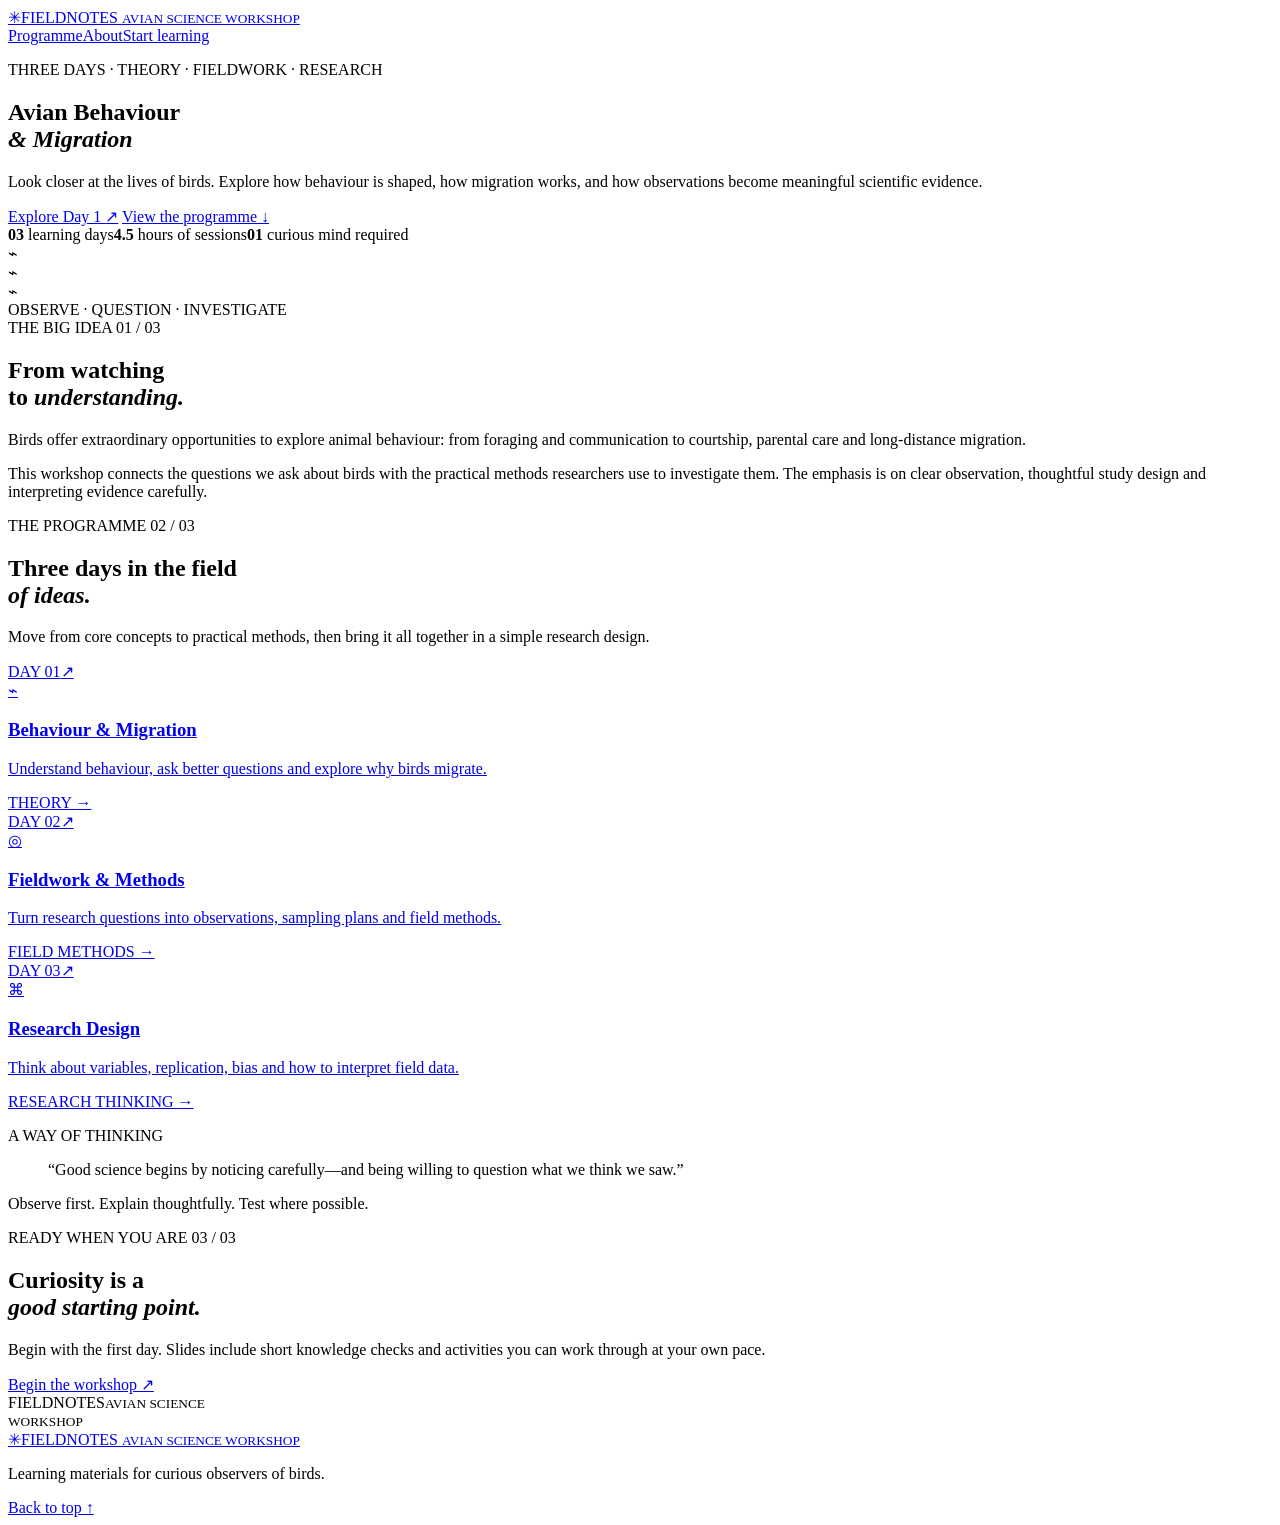
==== index.html @ 9afb9f5f "Add files via upload" ====
<!doctype html>
<html lang="en">
<head>
  <meta charset="utf-8">
  <meta name="viewport" content="width=device-width, initial-scale=1">
  <meta name="description" content="Avian Behaviour and Migration: an interactive workshop on bird behaviour, migration, field methods and research design.">
  <title>Avian Behaviour & Migration | Workshop</title>
  <link rel="preconnect" href="https://fonts.googleapis.com">
  <link rel="preconnect" href="https://fonts.gstatic.com" crossorigin>
  <link href="https://fonts.googleapis.com/css2?family=DM+Sans:wght@400;500;600;700&family=Playfair+Display:wght@500;600;700&display=swap" rel="stylesheet">
  <link rel="stylesheet" href="assets/css/site.css">
</head>
<body>
  <header class="site-header">
    <a class="brand" href="index.html" aria-label="Workshop home">
      <span class="brand-mark">✳</span><span>FIELDNOTES <small>AVIAN SCIENCE WORKSHOP</small></span>
    </a>
    <nav><a href="#programme">Programme</a><a href="#approach">About</a><a href="#start">Start learning</a></nav>
  </header>

  <main>
    <section class="hero">
      <div class="hero-copy">
        <p class="eyebrow">THREE DAYS · THEORY · FIELDWORK · RESEARCH</p>
        <h1>Avian Behaviour<br><em>& Migration</em></h1>
        <p class="hero-lede">Look closer at the lives of birds. Explore how behaviour is shaped, how migration works, and how observations become meaningful scientific evidence.</p>
        <div class="hero-actions">
          <a class="button button-dark" href="day-1.html">Explore Day 1 <span aria-hidden="true">↗</span></a>
          <a class="text-link" href="#programme">View the programme ↓</a>
        </div>
        <div class="hero-meta"><span><b>03</b> learning days</span><span><b>4.5</b> hours of sessions</span><span><b>01</b> curious mind required</span></div>
      </div>
      <div class="hero-art" role="img" aria-label="Illustration of birds in flight over a wetland landscape">
        <div class="sun"></div><div class="hill hill-back"></div><div class="hill hill-front"></div>
        <div class="bird bird-one">⌁</div><div class="bird bird-two">⌁</div><div class="bird bird-three">⌁</div>
        <div class="art-label">OBSERVE · QUESTION · INVESTIGATE</div>
      </div>
    </section>

    <section class="intro section" id="approach">
      <div class="section-kicker">THE BIG IDEA <span>01 / 03</span></div>
      <div class="intro-grid">
        <h2>From watching<br>to <em>understanding.</em></h2>
        <div><p>Birds offer extraordinary opportunities to explore animal behaviour: from foraging and communication to courtship, parental care and long-distance migration.</p><p>This workshop connects the questions we ask about birds with the practical methods researchers use to investigate them. The emphasis is on clear observation, thoughtful study design and interpreting evidence carefully.</p></div>
      </div>
    </section>

    <section class="programme section" id="programme">
      <div class="section-kicker">THE PROGRAMME <span>02 / 03</span></div>
      <div class="section-heading"><h2>Three days in the field<br><em>of ideas.</em></h2><p>Move from core concepts to practical methods, then bring it all together in a simple research design.</p></div>
      <div class="day-grid">
        <a class="day-card day-one" href="day-1.html"><div class="card-top"><span>DAY 01</span><span>↗</span></div><div class="card-illustration illustration-birds">⌁</div><h3>Behaviour & Migration</h3><p>Understand behaviour, ask better questions and explore why birds migrate.</p><div class="card-bottom">THEORY <span>→</span></div></a>
        <a class="day-card day-two" href="day-2.html"><div class="card-top"><span>DAY 02</span><span>↗</span></div><div class="card-illustration illustration-field">◎</div><h3>Fieldwork & Methods</h3><p>Turn research questions into observations, sampling plans and field methods.</p><div class="card-bottom">FIELD METHODS <span>→</span></div></a>
        <a class="day-card day-three" href="day-3.html"><div class="card-top"><span>DAY 03</span><span>↗</span></div><div class="card-illustration illustration-data">⌘</div><h3>Research Design</h3><p>Think about variables, replication, bias and how to interpret field data.</p><div class="card-bottom">RESEARCH THINKING <span>→</span></div></a>
      </div>
    </section>

    <section class="quote-band">
      <p class="eyebrow">A WAY OF THINKING</p>
      <blockquote>“Good science begins by noticing carefully—and being willing to question what we think we saw.”</blockquote>
      <p class="quote-note">Observe first. Explain thoughtfully. Test where possible.</p>
    </section>

    <section class="start-section section" id="start">
      <div class="start-copy"><div class="section-kicker">READY WHEN YOU ARE <span>03 / 03</span></div><h2>Curiosity is a<br><em>good starting point.</em></h2><p>Begin with the first day. Slides include short knowledge checks and activities you can work through at your own pace.</p><a class="button button-light" href="day-1.html">Begin the workshop <span>↗</span></a></div>
      <div class="start-stamp"><span>FIELD</span><span>NOTES</span><small>AVIAN SCIENCE<br>WORKSHOP</small></div>
    </section>
  </main>
  <footer class="site-footer"><a class="brand" href="index.html"><span class="brand-mark">✳</span><span>FIELDNOTES <small>AVIAN SCIENCE WORKSHOP</small></span></a><p>Learning materials for curious observers of birds.</p><a href="#top">Back to top ↑</a></footer>
</body>
</html>
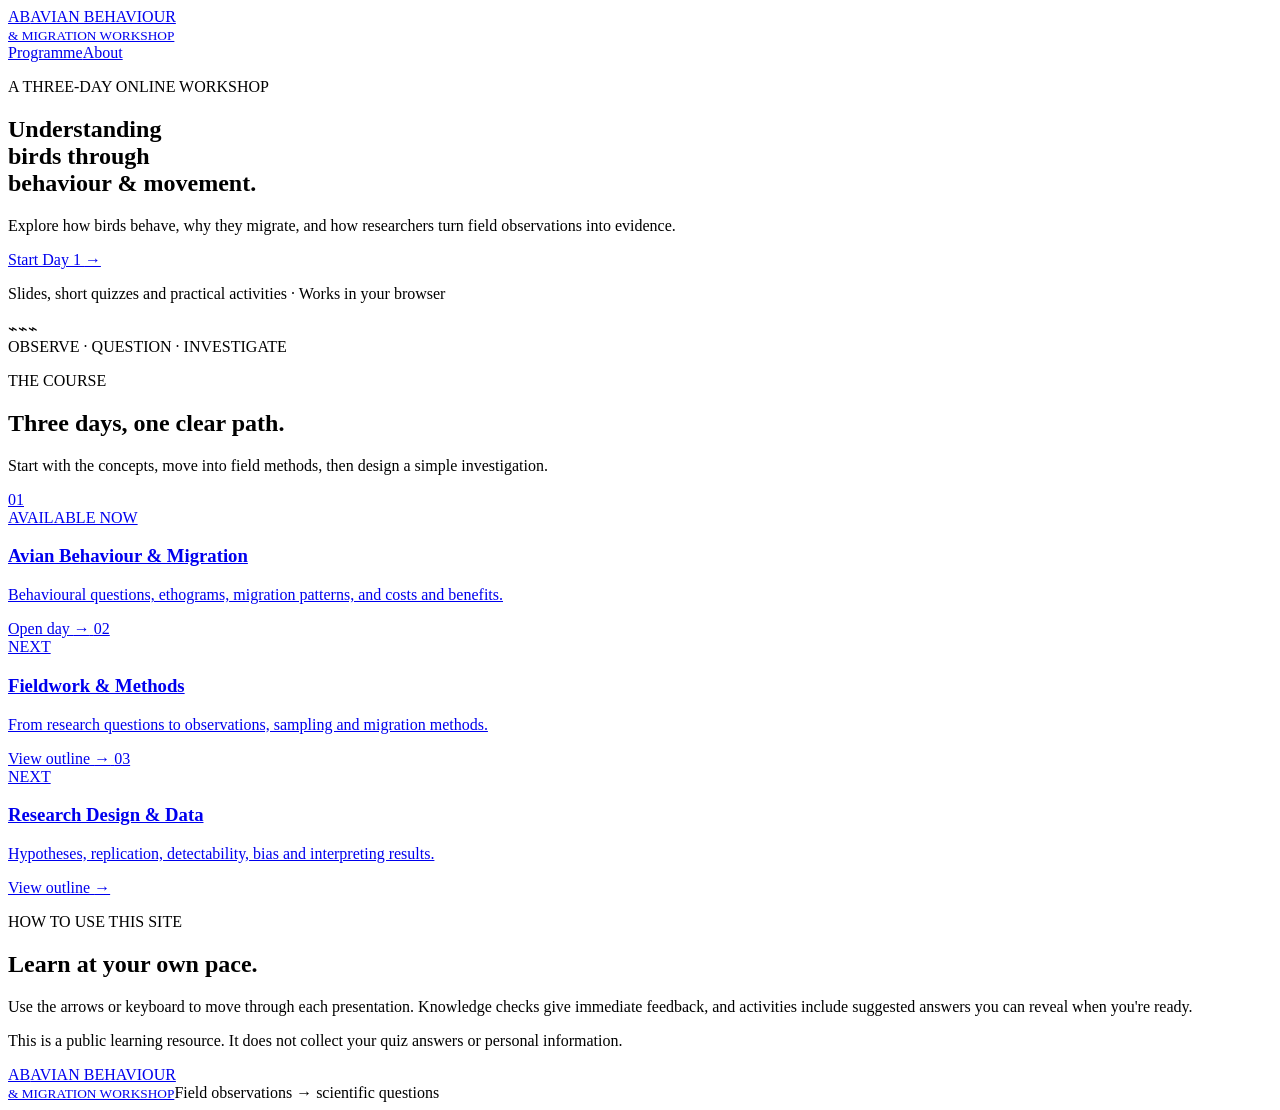
==== commit 7515d1a2: "Add files via upload" ====
--- a/index.html
+++ b/index.html
@@ -3,69 +3,50 @@
 <head>
   <meta charset="utf-8">
   <meta name="viewport" content="width=device-width, initial-scale=1">
-  <meta name="description" content="Avian Behaviour and Migration: an interactive workshop on bird behaviour, migration, field methods and research design.">
-  <title>Avian Behaviour & Migration | Workshop</title>
-  <link rel="preconnect" href="https://fonts.googleapis.com">
-  <link rel="preconnect" href="https://fonts.gstatic.com" crossorigin>
-  <link href="https://fonts.googleapis.com/css2?family=DM+Sans:wght@400;500;600;700&family=Playfair+Display:wght@500;600;700&display=swap" rel="stylesheet">
-  <link rel="stylesheet" href="assets/css/site.css">
+  <meta name="description" content="An interactive workshop on avian behaviour, migration, field methods and research design.">
+  <title>Avian Behaviour & Migration Workshop</title>
+  <link rel="stylesheet" href="assets/css/style.css">
 </head>
 <body>
-  <header class="site-header">
-    <a class="brand" href="index.html" aria-label="Workshop home">
-      <span class="brand-mark">✳</span><span>FIELDNOTES <small>AVIAN SCIENCE WORKSHOP</small></span>
-    </a>
-    <nav><a href="#programme">Programme</a><a href="#approach">About</a><a href="#start">Start learning</a></nav>
-  </header>
+<header class="topbar">
+  <a class="wordmark" href="index.html"><span class="mark">AB</span><span>AVIAN BEHAVIOUR<br><small>& MIGRATION WORKSHOP</small></span></a>
+  <nav><a href="#programme">Programme</a><a href="#about">About</a></nav>
+</header>
+<main>
+  <section class="hero">
+    <div class="hero-text">
+      <p class="eyebrow">A THREE-DAY ONLINE WORKSHOP</p>
+      <h1>Understanding<br>birds through<br><span>behaviour & movement.</span></h1>
+      <p class="lead">Explore how birds behave, why they migrate, and how researchers turn field observations into evidence.</p>
+      <a class="primary-button" href="day-1.html">Start Day 1 <span aria-hidden="true">→</span></a>
+      <p class="hint">Slides, short quizzes and practical activities · Works in your browser</p>
+    </div>
+    <div class="hero-visual" aria-label="Decorative illustration of birds in flight">
+      <div class="sun"></div><div class="land land-a"></div><div class="land land-b"></div>
+      <span class="bird bird-a">⌁</span><span class="bird bird-b">⌁</span><span class="bird bird-c">⌁</span>
+      <div class="visual-caption">OBSERVE · QUESTION · INVESTIGATE</div>
+    </div>
+  </section>
 
-  <main>
-    <section class="hero">
-      <div class="hero-copy">
-        <p class="eyebrow">THREE DAYS · THEORY · FIELDWORK · RESEARCH</p>
-        <h1>Avian Behaviour<br><em>& Migration</em></h1>
-        <p class="hero-lede">Look closer at the lives of birds. Explore how behaviour is shaped, how migration works, and how observations become meaningful scientific evidence.</p>
-        <div class="hero-actions">
-          <a class="button button-dark" href="day-1.html">Explore Day 1 <span aria-hidden="true">↗</span></a>
-          <a class="text-link" href="#programme">View the programme ↓</a>
-        </div>
-        <div class="hero-meta"><span><b>03</b> learning days</span><span><b>4.5</b> hours of sessions</span><span><b>01</b> curious mind required</span></div>
-      </div>
-      <div class="hero-art" role="img" aria-label="Illustration of birds in flight over a wetland landscape">
-        <div class="sun"></div><div class="hill hill-back"></div><div class="hill hill-front"></div>
-        <div class="bird bird-one">⌁</div><div class="bird bird-two">⌁</div><div class="bird bird-three">⌁</div>
-        <div class="art-label">OBSERVE · QUESTION · INVESTIGATE</div>
-      </div>
-    </section>
+  <section class="section" id="programme">
+    <div class="section-heading"><div><p class="eyebrow">THE COURSE</p><h2>Three days, one clear path.</h2></div><p>Start with the concepts, move into field methods, then design a simple investigation.</p></div>
+    <div class="course-list">
+      <a class="course-row active" href="day-1.html">
+        <span class="day-number">01</span><div class="course-info"><span class="status">AVAILABLE NOW</span><h3>Avian Behaviour & Migration</h3><p>Behavioural questions, ethograms, migration patterns, and costs and benefits.</p></div><span class="course-arrow">Open day <b>→</b></span>
+      </a>
+      <a class="course-row" href="day-2.html">
+        <span class="day-number">02</span><div class="course-info"><span class="status planned">NEXT</span><h3>Fieldwork & Methods</h3><p>From research questions to observations, sampling and migration methods.</p></div><span class="course-arrow">View outline <b>→</b></span>
+      </a>
+      <a class="course-row" href="day-3.html">
+        <span class="day-number">03</span><div class="course-info"><span class="status planned">NEXT</span><h3>Research Design & Data</h3><p>Hypotheses, replication, detectability, bias and interpreting results.</p></div><span class="course-arrow">View outline <b>→</b></span>
+      </a>
+    </div>
+  </section>
 
-    <section class="intro section" id="approach">
-      <div class="section-kicker">THE BIG IDEA <span>01 / 03</span></div>
-      <div class="intro-grid">
-        <h2>From watching<br>to <em>understanding.</em></h2>
-        <div><p>Birds offer extraordinary opportunities to explore animal behaviour: from foraging and communication to courtship, parental care and long-distance migration.</p><p>This workshop connects the questions we ask about birds with the practical methods researchers use to investigate them. The emphasis is on clear observation, thoughtful study design and interpreting evidence carefully.</p></div>
-      </div>
-    </section>
-
-    <section class="programme section" id="programme">
-      <div class="section-kicker">THE PROGRAMME <span>02 / 03</span></div>
-      <div class="section-heading"><h2>Three days in the field<br><em>of ideas.</em></h2><p>Move from core concepts to practical methods, then bring it all together in a simple research design.</p></div>
-      <div class="day-grid">
-        <a class="day-card day-one" href="day-1.html"><div class="card-top"><span>DAY 01</span><span>↗</span></div><div class="card-illustration illustration-birds">⌁</div><h3>Behaviour & Migration</h3><p>Understand behaviour, ask better questions and explore why birds migrate.</p><div class="card-bottom">THEORY <span>→</span></div></a>
-        <a class="day-card day-two" href="day-2.html"><div class="card-top"><span>DAY 02</span><span>↗</span></div><div class="card-illustration illustration-field">◎</div><h3>Fieldwork & Methods</h3><p>Turn research questions into observations, sampling plans and field methods.</p><div class="card-bottom">FIELD METHODS <span>→</span></div></a>
-        <a class="day-card day-three" href="day-3.html"><div class="card-top"><span>DAY 03</span><span>↗</span></div><div class="card-illustration illustration-data">⌘</div><h3>Research Design</h3><p>Think about variables, replication, bias and how to interpret field data.</p><div class="card-bottom">RESEARCH THINKING <span>→</span></div></a>
-      </div>
-    </section>
-
-    <section class="quote-band">
-      <p class="eyebrow">A WAY OF THINKING</p>
-      <blockquote>“Good science begins by noticing carefully—and being willing to question what we think we saw.”</blockquote>
-      <p class="quote-note">Observe first. Explain thoughtfully. Test where possible.</p>
-    </section>
-
-    <section class="start-section section" id="start">
-      <div class="start-copy"><div class="section-kicker">READY WHEN YOU ARE <span>03 / 03</span></div><h2>Curiosity is a<br><em>good starting point.</em></h2><p>Begin with the first day. Slides include short knowledge checks and activities you can work through at your own pace.</p><a class="button button-light" href="day-1.html">Begin the workshop <span>↗</span></a></div>
-      <div class="start-stamp"><span>FIELD</span><span>NOTES</span><small>AVIAN SCIENCE<br>WORKSHOP</small></div>
-    </section>
-  </main>
-  <footer class="site-footer"><a class="brand" href="index.html"><span class="brand-mark">✳</span><span>FIELDNOTES <small>AVIAN SCIENCE WORKSHOP</small></span></a><p>Learning materials for curious observers of birds.</p><a href="#top">Back to top ↑</a></footer>
-</body>
-</html>
+  <section class="about-band" id="about">
+    <div><p class="eyebrow">HOW TO USE THIS SITE</p><h2>Learn at your own pace.</h2></div>
+    <div class="about-copy"><p>Use the arrows or keyboard to move through each presentation. Knowledge checks give immediate feedback, and activities include suggested answers you can reveal when you're ready.</p><p>This is a public learning resource. It does not collect your quiz answers or personal information.</p></div>
+  </section>
+</main>
+<footer class="footer"><a class="wordmark" href="index.html"><span class="mark">AB</span><span>AVIAN BEHAVIOUR<br><small>& MIGRATION WORKSHOP</small></span></a><span>Field observations → scientific questions</span></footer>
+</body></html>
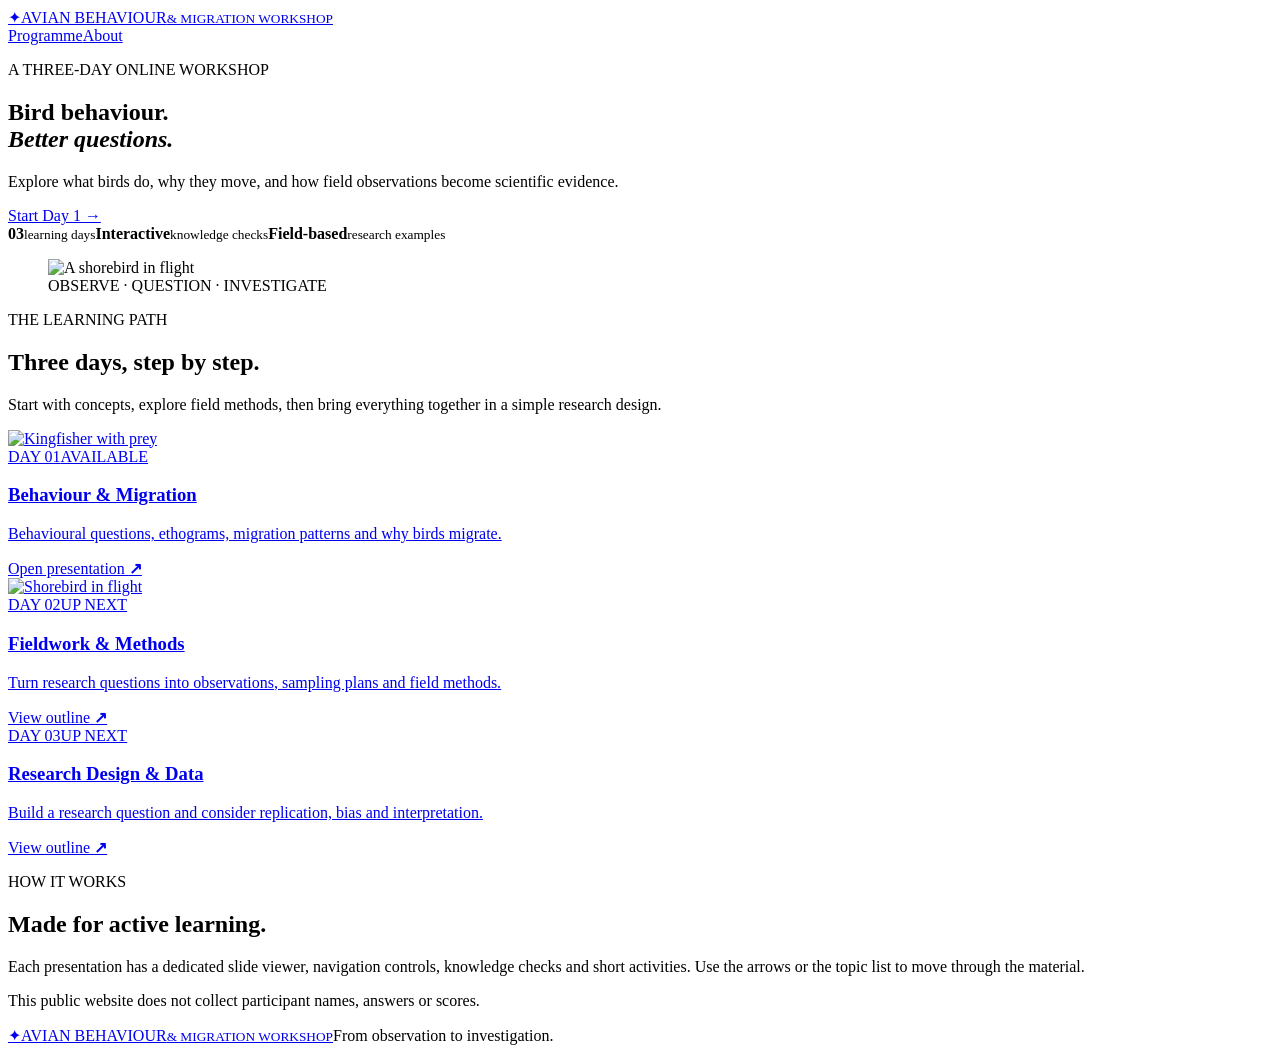
==== commit 64e559eb: "Add files via upload" ====
--- a/index.html
+++ b/index.html
@@ -1,52 +1,8 @@
-<!doctype html>
-<html lang="en">
-<head>
-  <meta charset="utf-8">
-  <meta name="viewport" content="width=device-width, initial-scale=1">
-  <meta name="description" content="An interactive workshop on avian behaviour, migration, field methods and research design.">
-  <title>Avian Behaviour & Migration Workshop</title>
-  <link rel="stylesheet" href="assets/css/style.css">
-</head>
-<body>
-<header class="topbar">
-  <a class="wordmark" href="index.html"><span class="mark">AB</span><span>AVIAN BEHAVIOUR<br><small>& MIGRATION WORKSHOP</small></span></a>
-  <nav><a href="#programme">Programme</a><a href="#about">About</a></nav>
-</header>
-<main>
-  <section class="hero">
-    <div class="hero-text">
-      <p class="eyebrow">A THREE-DAY ONLINE WORKSHOP</p>
-      <h1>Understanding<br>birds through<br><span>behaviour & movement.</span></h1>
-      <p class="lead">Explore how birds behave, why they migrate, and how researchers turn field observations into evidence.</p>
-      <a class="primary-button" href="day-1.html">Start Day 1 <span aria-hidden="true">→</span></a>
-      <p class="hint">Slides, short quizzes and practical activities · Works in your browser</p>
-    </div>
-    <div class="hero-visual" aria-label="Decorative illustration of birds in flight">
-      <div class="sun"></div><div class="land land-a"></div><div class="land land-b"></div>
-      <span class="bird bird-a">⌁</span><span class="bird bird-b">⌁</span><span class="bird bird-c">⌁</span>
-      <div class="visual-caption">OBSERVE · QUESTION · INVESTIGATE</div>
-    </div>
-  </section>
-
-  <section class="section" id="programme">
-    <div class="section-heading"><div><p class="eyebrow">THE COURSE</p><h2>Three days, one clear path.</h2></div><p>Start with the concepts, move into field methods, then design a simple investigation.</p></div>
-    <div class="course-list">
-      <a class="course-row active" href="day-1.html">
-        <span class="day-number">01</span><div class="course-info"><span class="status">AVAILABLE NOW</span><h3>Avian Behaviour & Migration</h3><p>Behavioural questions, ethograms, migration patterns, and costs and benefits.</p></div><span class="course-arrow">Open day <b>→</b></span>
-      </a>
-      <a class="course-row" href="day-2.html">
-        <span class="day-number">02</span><div class="course-info"><span class="status planned">NEXT</span><h3>Fieldwork & Methods</h3><p>From research questions to observations, sampling and migration methods.</p></div><span class="course-arrow">View outline <b>→</b></span>
-      </a>
-      <a class="course-row" href="day-3.html">
-        <span class="day-number">03</span><div class="course-info"><span class="status planned">NEXT</span><h3>Research Design & Data</h3><p>Hypotheses, replication, detectability, bias and interpreting results.</p></div><span class="course-arrow">View outline <b>→</b></span>
-      </a>
-    </div>
-  </section>
-
-  <section class="about-band" id="about">
-    <div><p class="eyebrow">HOW TO USE THIS SITE</p><h2>Learn at your own pace.</h2></div>
-    <div class="about-copy"><p>Use the arrows or keyboard to move through each presentation. Knowledge checks give immediate feedback, and activities include suggested answers you can reveal when you're ready.</p><p>This is a public learning resource. It does not collect your quiz answers or personal information.</p></div>
-  </section>
-</main>
-<footer class="footer"><a class="wordmark" href="index.html"><span class="mark">AB</span><span>AVIAN BEHAVIOUR<br><small>& MIGRATION WORKSHOP</small></span></a><span>Field observations → scientific questions</span></footer>
-</body></html>
+<!doctype html><html lang="en"><head><meta charset="utf-8"><meta name="viewport" content="width=device-width,initial-scale=1"><title>Avian Behaviour & Migration Workshop</title><link rel="stylesheet" href="assets/css/site.css"></head><body>
+<header class="nav"><a class="brand" href="index.html"><span class="brand-mark">✦</span><span>AVIAN BEHAVIOUR<small>& MIGRATION WORKSHOP</small></span></a><nav><a href="#programme">Programme</a><a href="#about">About</a></nav></header>
+<main><section class="hero"><div><p class="eyebrow">A THREE-DAY ONLINE WORKSHOP</p><h1>Bird behaviour.<br><em>Better questions.</em></h1><p class="lead">Explore what birds do, why they move, and how field observations become scientific evidence.</p><a class="button" href="day-1.html">Start Day 1 <b>→</b></a><div class="facts"><span><b>03</b><small>learning days</small></span><span><b>Interactive</b><small>knowledge checks</small></span><span><b>Field-based</b><small>research examples</small></span></div></div><figure class="hero-photo"><img src="assets/images/shorebird-flight.jpg" alt="A shorebird in flight"><figcaption>OBSERVE · QUESTION · INVESTIGATE</figcaption></figure></section>
+<section class="programme" id="programme"><div class="section-head"><div><p class="eyebrow">THE LEARNING PATH</p><h2>Three days, step by step.</h2></div><p>Start with concepts, explore field methods, then bring everything together in a simple research design.</p></div><div class="cards">
+<a class="card" href="day-1.html"><img src="assets/images/kingfisher.jpg" alt="Kingfisher with prey"><div class="card-body"><div class="meta"><span>DAY 01</span><span class="live">AVAILABLE</span></div><h3>Behaviour & Migration</h3><p>Behavioural questions, ethograms, migration patterns and why birds migrate.</p><span class="card-link">Open presentation <b>↗</b></span></div></a>
+<a class="card" href="day-2.html"><img src="assets/images/shorebird-flight.jpg" alt="Shorebird in flight"><div class="card-body"><div class="meta"><span>DAY 02</span><span>UP NEXT</span></div><h3>Fieldwork & Methods</h3><p>Turn research questions into observations, sampling plans and field methods.</p><span class="card-link">View outline <b>↗</b></span></div></a>
+<a class="card" href="day-3.html"><div class="data-illustration"><span></span><span></span><span></span><span></span><span></span><span></span></div><div class="card-body"><div class="meta"><span>DAY 03</span><span>UP NEXT</span></div><h3>Research Design & Data</h3><p>Build a research question and consider replication, bias and interpretation.</p><span class="card-link">View outline <b>↗</b></span></div></a></div></section>
+<section class="about" id="about"><div><p class="eyebrow">HOW IT WORKS</p><h2>Made for active learning.</h2></div><div><p>Each presentation has a dedicated slide viewer, navigation controls, knowledge checks and short activities. Use the arrows or the topic list to move through the material.</p><p>This public website does not collect participant names, answers or scores.</p></div></section></main><footer class="footer"><a class="brand" href="index.html"><span class="brand-mark">✦</span><span>AVIAN BEHAVIOUR<small>& MIGRATION WORKSHOP</small></span></a><span>From observation to investigation.</span></footer></body></html>
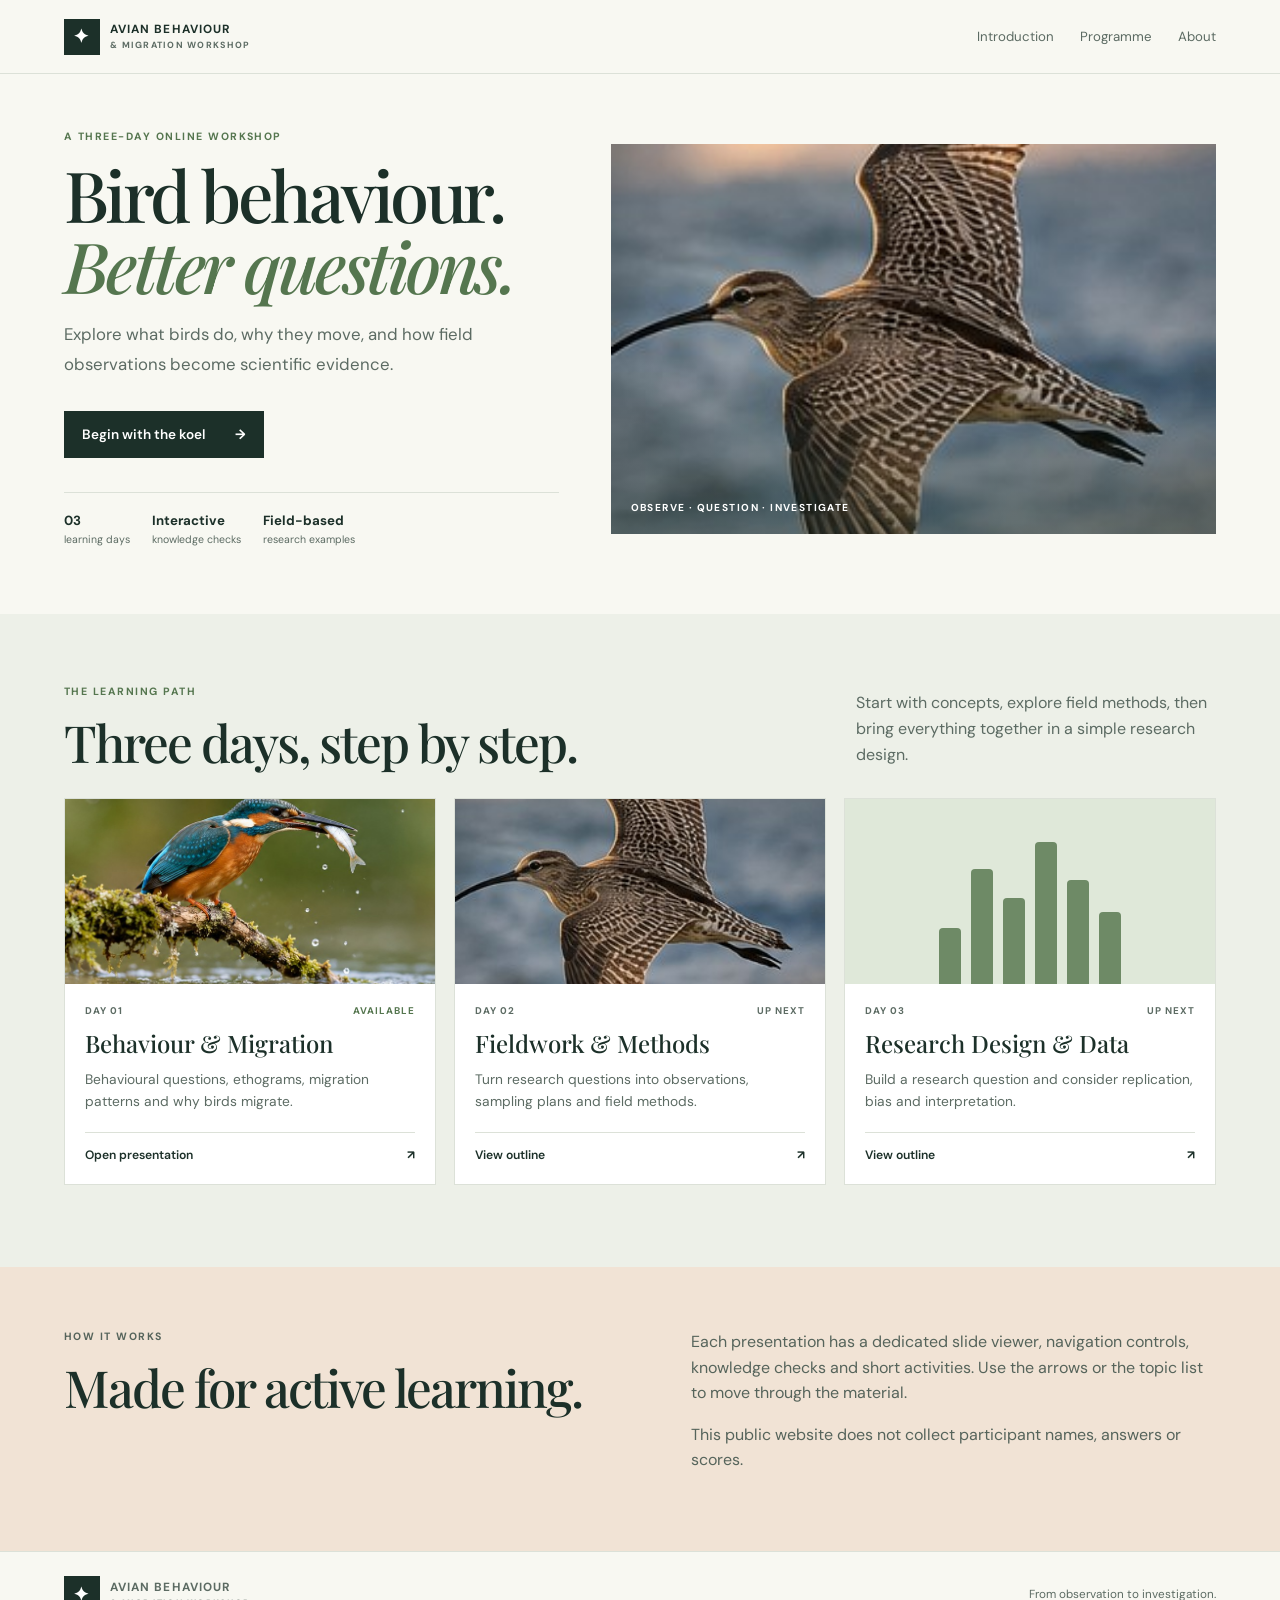
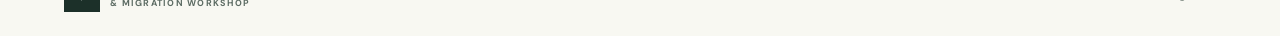
==== commit 71979d9e: "added introduction" ====
--- a/index.html
+++ b/index.html
@@ -1,6 +1,6 @@
 <!doctype html><html lang="en"><head><meta charset="utf-8"><meta name="viewport" content="width=device-width,initial-scale=1"><title>Avian Behaviour & Migration Workshop</title><link rel="stylesheet" href="assets/css/site.css"></head><body>
-<header class="nav"><a class="brand" href="index.html"><span class="brand-mark">✦</span><span>AVIAN BEHAVIOUR<small>& MIGRATION WORKSHOP</small></span></a><nav><a href="#programme">Programme</a><a href="#about">About</a></nav></header>
-<main><section class="hero"><div><p class="eyebrow">A THREE-DAY ONLINE WORKSHOP</p><h1>Bird behaviour.<br><em>Better questions.</em></h1><p class="lead">Explore what birds do, why they move, and how field observations become scientific evidence.</p><a class="button" href="day-1.html">Start Day 1 <b>→</b></a><div class="facts"><span><b>03</b><small>learning days</small></span><span><b>Interactive</b><small>knowledge checks</small></span><span><b>Field-based</b><small>research examples</small></span></div></div><figure class="hero-photo"><img src="assets/images/shorebird-flight.jpg" alt="A shorebird in flight"><figcaption>OBSERVE · QUESTION · INVESTIGATE</figcaption></figure></section>
+<header class="nav"><a class="brand" href="index.html"><span class="brand-mark">✦</span><span>AVIAN BEHAVIOUR<small>& MIGRATION WORKSHOP</small></span></a><nav><a href="intro.html">Introduction</a><a href="#programme">Programme</a><a href="#about">About</a></nav></header>
+<main><section class="hero"><div><p class="eyebrow">A THREE-DAY ONLINE WORKSHOP</p><h1>Bird behaviour.<br><em>Better questions.</em></h1><p class="lead">Explore what birds do, why they move, and how field observations become scientific evidence.</p><a class="button" href="intro.html">Begin with the koel <b>→</b></a><div class="facts"><span><b>03</b><small>learning days</small></span><span><b>Interactive</b><small>knowledge checks</small></span><span><b>Field-based</b><small>research examples</small></span></div></div><figure class="hero-photo"><img src="assets/images/shorebird-flight.jpg" alt="A shorebird in flight"><figcaption>OBSERVE · QUESTION · INVESTIGATE</figcaption></figure></section>
 <section class="programme" id="programme"><div class="section-head"><div><p class="eyebrow">THE LEARNING PATH</p><h2>Three days, step by step.</h2></div><p>Start with concepts, explore field methods, then bring everything together in a simple research design.</p></div><div class="cards">
 <a class="card" href="day-1.html"><img src="assets/images/kingfisher.jpg" alt="Kingfisher with prey"><div class="card-body"><div class="meta"><span>DAY 01</span><span class="live">AVAILABLE</span></div><h3>Behaviour & Migration</h3><p>Behavioural questions, ethograms, migration patterns and why birds migrate.</p><span class="card-link">Open presentation <b>↗</b></span></div></a>
 <a class="card" href="day-2.html"><img src="assets/images/shorebird-flight.jpg" alt="Shorebird in flight"><div class="card-body"><div class="meta"><span>DAY 02</span><span>UP NEXT</span></div><h3>Fieldwork & Methods</h3><p>Turn research questions into observations, sampling plans and field methods.</p><span class="card-link">View outline <b>↗</b></span></div></a>
--- a/assets/css/site.css
+++ b/assets/css/site.css
@@ -0,0 +1,2 @@
+@import url('https://fonts.googleapis.com/css2?family=DM+Sans:wght@400;500;600;700&family=Playfair+Display:wght@500;600;700&display=swap');
+:root{--ink:#1c3029;--muted:#5c6b63;--paper:#f8f8f2;--line:#dce1d8;--sage:#e5ecdf;--green:#55764f;--warm:#f1e3d5;--serif:"Playfair Display",Georgia,serif;--sans:"DM Sans",Arial,sans-serif}*{box-sizing:border-box}body{margin:0;background:var(--paper);color:var(--ink);font-family:var(--sans);line-height:1.6}a{color:inherit}.nav{height:74px;padding:0 5vw;display:flex;align-items:center;justify-content:space-between;border-bottom:1px solid var(--line)}.brand{display:flex;align-items:center;gap:10px;text-decoration:none;font-size:.74rem;letter-spacing:.09em;font-weight:700;line-height:1.2}.brand small{display:block;font-size:.56rem;color:var(--muted);letter-spacing:.14em;margin-top:4px}.brand-mark{display:grid;place-items:center;width:36px;height:36px;background:var(--ink);color:#fff;font-size:1.2rem}.nav nav{display:flex;gap:26px}.nav nav a{text-decoration:none;font-size:.83rem;color:var(--muted)}.hero{display:grid;grid-template-columns:.9fr 1.1fr;gap:4vw;align-items:center;padding:55px 5vw 65px;min-height:540px}.eyebrow{font-size:.66rem;letter-spacing:.14em;font-weight:700;color:var(--green);margin:0 0 13px}.hero h1{font:500 clamp(3.2rem,5.5vw,5.5rem)/1 var(--serif);letter-spacing:-.05em;margin:0 0 20px}.hero h1 em{color:var(--green)}.lead{font-size:1.05rem;line-height:1.75;color:var(--muted);max-width:480px}.button{display:inline-flex;gap:30px;align-items:center;margin-top:15px;padding:13px 18px;background:var(--ink);color:white;text-decoration:none;font-size:.85rem;font-weight:600}.facts{display:flex;gap:22px;margin-top:34px;padding-top:17px;border-top:1px solid var(--line)}.facts b{display:block;font-size:.83rem}.facts small{display:block;font-size:.66rem;color:var(--muted)}.hero-photo{height:390px;position:relative;overflow:hidden;margin:0;background:#dfe7d8}.hero-photo img{width:100%;height:100%;object-fit:cover}.hero-photo:after{content:"";position:absolute;inset:55% 0 0;background:linear-gradient(transparent,#172d2870)}.hero-photo figcaption{position:absolute;bottom:18px;left:20px;z-index:1;color:white;font-size:.63rem;letter-spacing:.14em;font-weight:700}.programme{padding:70px 5vw 82px;background:#edf0e8}.section-head{display:flex;align-items:end;justify-content:space-between;gap:30px;margin-bottom:28px}.section-head h2,.about h2{font:500 clamp(2.2rem,4vw,3.4rem)/1.1 var(--serif);letter-spacing:-.04em;margin:0}.section-head>p{max-width:360px;color:var(--muted);margin:0 0 3px}.cards{display:grid;grid-template-columns:repeat(3,1fr);gap:18px}.card{background:white;border:1px solid var(--line);text-decoration:none;display:flex;flex-direction:column;overflow:hidden;transition:transform .2s,box-shadow .2s}.card:hover{transform:translateY(-4px);box-shadow:0 10px 28px #1c302910}.card>img{width:100%;height:185px;object-fit:cover}.card-body{padding:19px 20px;display:flex;flex-direction:column;flex:1}.meta{display:flex;justify-content:space-between;font-size:.61rem;letter-spacing:.1em;font-weight:700;color:var(--muted)}.meta .live{color:var(--green)}.card h3{font:500 1.5rem/1.2 var(--serif);margin:10px 0}.card p{font-size:.86rem;color:var(--muted);margin:0 0 20px}.card-link{display:flex;justify-content:space-between;border-top:1px solid var(--line);padding-top:13px;font-size:.76rem;font-weight:600;margin-top:auto}.data-illustration{height:185px;display:flex;align-items:end;justify-content:center;gap:10px;padding:25px 40px 0;background:#dfe8d9}.data-illustration span{display:block;width:22px;background:#6e8a66;border-radius:4px 4px 0 0}.data-illustration span:nth-child(1){height:35%}.data-illustration span:nth-child(2){height:72%}.data-illustration span:nth-child(3){height:54%}.data-illustration span:nth-child(4){height:89%}.data-illustration span:nth-child(5){height:65%}.data-illustration span:nth-child(6){height:45%}.about{display:grid;grid-template-columns:1fr 1fr;gap:8vw;padding:62px 5vw;background:var(--warm)}.about p{color:#56645b;margin-top:0}.footer{display:flex;justify-content:space-between;align-items:center;gap:20px;padding:24px 5vw;border-top:1px solid var(--line);font-size:.73rem;color:var(--muted)}.page-main{max-width:1050px;margin:auto;padding:42px 24px 70px}.page-intro{padding:25px 0 30px;border-bottom:1px solid var(--line)}.page-intro h1{font:500 clamp(2.6rem,5vw,4.2rem)/1.05 var(--serif);letter-spacing:-.04em;margin:0 0 14px}.page-intro p{max-width:720px;color:var(--muted)}.module-list{display:grid;grid-template-columns:1fr 1fr;gap:14px;margin:28px 0}.module{background:#fff;border:1px solid var(--line);padding:20px}.module .num{font-size:.64rem;letter-spacing:.12em;font-weight:700;color:var(--green)}.module h2{font:500 1.3rem var(--serif);margin:6px 0}.module p{font-size:.86rem;color:var(--muted);margin:0}.notice{background:#f4e8dc;padding:17px 20px;border-left:3px solid #d49b6c;font-size:.88rem}.back-link{display:inline-block;margin-top:25px;color:var(--green);font-size:.85rem;text-decoration:none}@media(max-width:800px){.hero{grid-template-columns:1fr;gap:28px;padding-top:35px}.hero-photo{height:300px;grid-row:1}.hero h1{font-size:3.5rem}.section-head{display:block}.section-head>p{margin-top:14px}.cards{grid-template-columns:1fr 1fr}.about{grid-template-columns:1fr;gap:14px}}@media(max-width:560px){.nav{padding:0 17px}.nav nav{gap:13px}.nav nav a{font-size:.75rem}.hero{padding:24px 17px 40px}.hero-photo{height:235px}.hero h1{font-size:3rem}.facts{gap:13px}.facts b{font-size:.72rem}.facts small{font-size:.59rem}.programme{padding:48px 17px}.cards,.module-list{grid-template-columns:1fr}.about{padding:45px 17px}.footer{flex-direction:column;align-items:flex-start;padding:22px 17px}.page-main{padding:25px 18px 50px}}
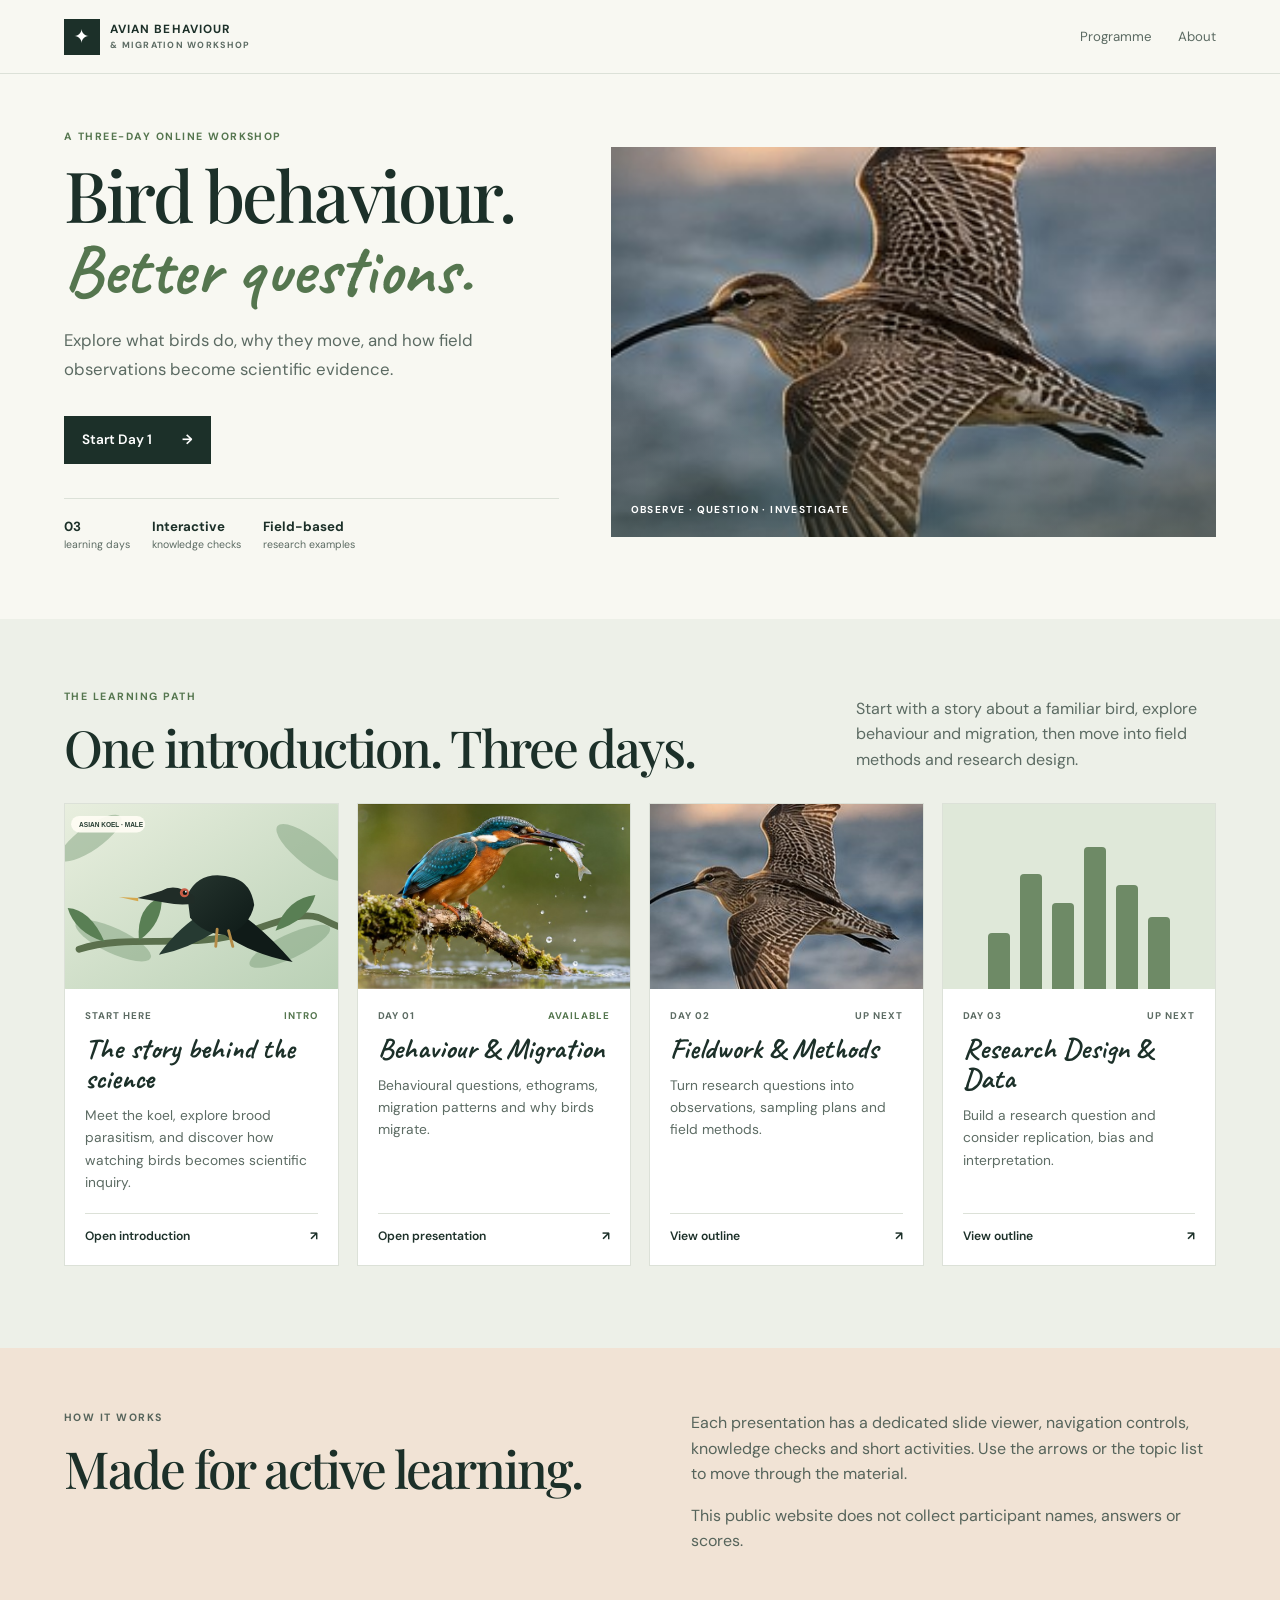
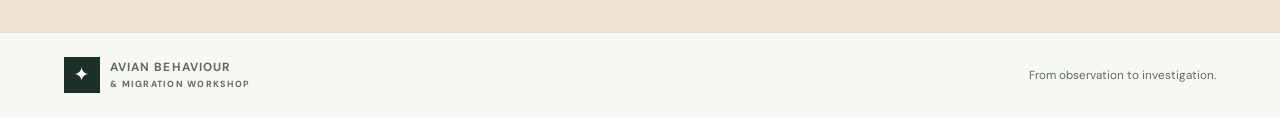
==== commit 73629ff4: "update intro" ====
--- a/index.html
+++ b/index.html
@@ -1,7 +1,8 @@
-<!doctype html><html lang="en"><head><meta charset="utf-8"><meta name="viewport" content="width=device-width,initial-scale=1"><title>Avian Behaviour & Migration Workshop</title><link rel="stylesheet" href="assets/css/site.css"></head><body>
-<header class="nav"><a class="brand" href="index.html"><span class="brand-mark">✦</span><span>AVIAN BEHAVIOUR<small>& MIGRATION WORKSHOP</small></span></a><nav><a href="intro.html">Introduction</a><a href="#programme">Programme</a><a href="#about">About</a></nav></header>
-<main><section class="hero"><div><p class="eyebrow">A THREE-DAY ONLINE WORKSHOP</p><h1>Bird behaviour.<br><em>Better questions.</em></h1><p class="lead">Explore what birds do, why they move, and how field observations become scientific evidence.</p><a class="button" href="intro.html">Begin with the koel <b>→</b></a><div class="facts"><span><b>03</b><small>learning days</small></span><span><b>Interactive</b><small>knowledge checks</small></span><span><b>Field-based</b><small>research examples</small></span></div></div><figure class="hero-photo"><img src="assets/images/shorebird-flight.jpg" alt="A shorebird in flight"><figcaption>OBSERVE · QUESTION · INVESTIGATE</figcaption></figure></section>
-<section class="programme" id="programme"><div class="section-head"><div><p class="eyebrow">THE LEARNING PATH</p><h2>Three days, step by step.</h2></div><p>Start with concepts, explore field methods, then bring everything together in a simple research design.</p></div><div class="cards">
+<!doctype html><html lang="en"><head><meta charset="utf-8"><meta name="viewport" content="width=device-width,initial-scale=1"><title>Avian Behaviour & Migration Workshop</title><link rel="preconnect" href="https://fonts.googleapis.com"><link rel="preconnect" href="https://fonts.gstatic.com" crossorigin><link href="https://fonts.googleapis.com/css2?family=Caveat:wght@500;600;700&family=DM+Sans:wght@400;500;600;700&display=swap" rel="stylesheet"><link rel="stylesheet" href="assets/css/site.css"></head><body>
+<header class="nav"><a class="brand" href="index.html"><span class="brand-mark">✦</span><span>AVIAN BEHAVIOUR<small>& MIGRATION WORKSHOP</small></span></a><nav><a href="#programme">Programme</a><a href="#about">About</a></nav></header>
+<main><section class="hero"><div><p class="eyebrow">A THREE-DAY ONLINE WORKSHOP</p><h1>Bird behaviour.<br><em>Better questions.</em></h1><p class="lead">Explore what birds do, why they move, and how field observations become scientific evidence.</p><a class="button" href="day-1.html">Start Day 1 <b>→</b></a><div class="facts"><span><b>03</b><small>learning days</small></span><span><b>Interactive</b><small>knowledge checks</small></span><span><b>Field-based</b><small>research examples</small></span></div></div><figure class="hero-photo"><img src="assets/images/shorebird-flight.jpg" alt="A shorebird in flight"><figcaption>OBSERVE · QUESTION · INVESTIGATE</figcaption></figure></section>
+<section class="programme" id="programme"><div class="section-head"><div><p class="eyebrow">THE LEARNING PATH</p><h2>One introduction. Three days.</h2></div><p>Start with a story about a familiar bird, explore behaviour and migration, then move into field methods and research design.</p></div><div class="cards">
+<a class="card intro-card" href="introduction.html"><img src="assets/images/asian-koel-illustration.svg" alt="Illustration of an Asian koel"><div class="card-body"><div class="meta"><span>START HERE</span><span class="live">INTRO</span></div><h3>The story behind the science</h3><p>Meet the koel, explore brood parasitism, and discover how watching birds becomes scientific inquiry.</p><span class="card-link">Open introduction <b>↗</b></span></div></a>
 <a class="card" href="day-1.html"><img src="assets/images/kingfisher.jpg" alt="Kingfisher with prey"><div class="card-body"><div class="meta"><span>DAY 01</span><span class="live">AVAILABLE</span></div><h3>Behaviour & Migration</h3><p>Behavioural questions, ethograms, migration patterns and why birds migrate.</p><span class="card-link">Open presentation <b>↗</b></span></div></a>
 <a class="card" href="day-2.html"><img src="assets/images/shorebird-flight.jpg" alt="Shorebird in flight"><div class="card-body"><div class="meta"><span>DAY 02</span><span>UP NEXT</span></div><h3>Fieldwork & Methods</h3><p>Turn research questions into observations, sampling plans and field methods.</p><span class="card-link">View outline <b>↗</b></span></div></a>
 <a class="card" href="day-3.html"><div class="data-illustration"><span></span><span></span><span></span><span></span><span></span><span></span></div><div class="card-body"><div class="meta"><span>DAY 03</span><span>UP NEXT</span></div><h3>Research Design & Data</h3><p>Build a research question and consider replication, bias and interpretation.</p><span class="card-link">View outline <b>↗</b></span></div></a></div></section>
--- a/assets/css/site.css
+++ b/assets/css/site.css
@@ -1,2 +1,12 @@
 @import url('https://fonts.googleapis.com/css2?family=DM+Sans:wght@400;500;600;700&family=Playfair+Display:wght@500;600;700&display=swap');
-:root{--ink:#1c3029;--muted:#5c6b63;--paper:#f8f8f2;--line:#dce1d8;--sage:#e5ecdf;--green:#55764f;--warm:#f1e3d5;--serif:"Playfair Display",Georgia,serif;--sans:"DM Sans",Arial,sans-serif}*{box-sizing:border-box}body{margin:0;background:var(--paper);color:var(--ink);font-family:var(--sans);line-height:1.6}a{color:inherit}.nav{height:74px;padding:0 5vw;display:flex;align-items:center;justify-content:space-between;border-bottom:1px solid var(--line)}.brand{display:flex;align-items:center;gap:10px;text-decoration:none;font-size:.74rem;letter-spacing:.09em;font-weight:700;line-height:1.2}.brand small{display:block;font-size:.56rem;color:var(--muted);letter-spacing:.14em;margin-top:4px}.brand-mark{display:grid;place-items:center;width:36px;height:36px;background:var(--ink);color:#fff;font-size:1.2rem}.nav nav{display:flex;gap:26px}.nav nav a{text-decoration:none;font-size:.83rem;color:var(--muted)}.hero{display:grid;grid-template-columns:.9fr 1.1fr;gap:4vw;align-items:center;padding:55px 5vw 65px;min-height:540px}.eyebrow{font-size:.66rem;letter-spacing:.14em;font-weight:700;color:var(--green);margin:0 0 13px}.hero h1{font:500 clamp(3.2rem,5.5vw,5.5rem)/1 var(--serif);letter-spacing:-.05em;margin:0 0 20px}.hero h1 em{color:var(--green)}.lead{font-size:1.05rem;line-height:1.75;color:var(--muted);max-width:480px}.button{display:inline-flex;gap:30px;align-items:center;margin-top:15px;padding:13px 18px;background:var(--ink);color:white;text-decoration:none;font-size:.85rem;font-weight:600}.facts{display:flex;gap:22px;margin-top:34px;padding-top:17px;border-top:1px solid var(--line)}.facts b{display:block;font-size:.83rem}.facts small{display:block;font-size:.66rem;color:var(--muted)}.hero-photo{height:390px;position:relative;overflow:hidden;margin:0;background:#dfe7d8}.hero-photo img{width:100%;height:100%;object-fit:cover}.hero-photo:after{content:"";position:absolute;inset:55% 0 0;background:linear-gradient(transparent,#172d2870)}.hero-photo figcaption{position:absolute;bottom:18px;left:20px;z-index:1;color:white;font-size:.63rem;letter-spacing:.14em;font-weight:700}.programme{padding:70px 5vw 82px;background:#edf0e8}.section-head{display:flex;align-items:end;justify-content:space-between;gap:30px;margin-bottom:28px}.section-head h2,.about h2{font:500 clamp(2.2rem,4vw,3.4rem)/1.1 var(--serif);letter-spacing:-.04em;margin:0}.section-head>p{max-width:360px;color:var(--muted);margin:0 0 3px}.cards{display:grid;grid-template-columns:repeat(3,1fr);gap:18px}.card{background:white;border:1px solid var(--line);text-decoration:none;display:flex;flex-direction:column;overflow:hidden;transition:transform .2s,box-shadow .2s}.card:hover{transform:translateY(-4px);box-shadow:0 10px 28px #1c302910}.card>img{width:100%;height:185px;object-fit:cover}.card-body{padding:19px 20px;display:flex;flex-direction:column;flex:1}.meta{display:flex;justify-content:space-between;font-size:.61rem;letter-spacing:.1em;font-weight:700;color:var(--muted)}.meta .live{color:var(--green)}.card h3{font:500 1.5rem/1.2 var(--serif);margin:10px 0}.card p{font-size:.86rem;color:var(--muted);margin:0 0 20px}.card-link{display:flex;justify-content:space-between;border-top:1px solid var(--line);padding-top:13px;font-size:.76rem;font-weight:600;margin-top:auto}.data-illustration{height:185px;display:flex;align-items:end;justify-content:center;gap:10px;padding:25px 40px 0;background:#dfe8d9}.data-illustration span{display:block;width:22px;background:#6e8a66;border-radius:4px 4px 0 0}.data-illustration span:nth-child(1){height:35%}.data-illustration span:nth-child(2){height:72%}.data-illustration span:nth-child(3){height:54%}.data-illustration span:nth-child(4){height:89%}.data-illustration span:nth-child(5){height:65%}.data-illustration span:nth-child(6){height:45%}.about{display:grid;grid-template-columns:1fr 1fr;gap:8vw;padding:62px 5vw;background:var(--warm)}.about p{color:#56645b;margin-top:0}.footer{display:flex;justify-content:space-between;align-items:center;gap:20px;padding:24px 5vw;border-top:1px solid var(--line);font-size:.73rem;color:var(--muted)}.page-main{max-width:1050px;margin:auto;padding:42px 24px 70px}.page-intro{padding:25px 0 30px;border-bottom:1px solid var(--line)}.page-intro h1{font:500 clamp(2.6rem,5vw,4.2rem)/1.05 var(--serif);letter-spacing:-.04em;margin:0 0 14px}.page-intro p{max-width:720px;color:var(--muted)}.module-list{display:grid;grid-template-columns:1fr 1fr;gap:14px;margin:28px 0}.module{background:#fff;border:1px solid var(--line);padding:20px}.module .num{font-size:.64rem;letter-spacing:.12em;font-weight:700;color:var(--green)}.module h2{font:500 1.3rem var(--serif);margin:6px 0}.module p{font-size:.86rem;color:var(--muted);margin:0}.notice{background:#f4e8dc;padding:17px 20px;border-left:3px solid #d49b6c;font-size:.88rem}.back-link{display:inline-block;margin-top:25px;color:var(--green);font-size:.85rem;text-decoration:none}@media(max-width:800px){.hero{grid-template-columns:1fr;gap:28px;padding-top:35px}.hero-photo{height:300px;grid-row:1}.hero h1{font-size:3.5rem}.section-head{display:block}.section-head>p{margin-top:14px}.cards{grid-template-columns:1fr 1fr}.about{grid-template-columns:1fr;gap:14px}}@media(max-width:560px){.nav{padding:0 17px}.nav nav{gap:13px}.nav nav a{font-size:.75rem}.hero{padding:24px 17px 40px}.hero-photo{height:235px}.hero h1{font-size:3rem}.facts{gap:13px}.facts b{font-size:.72rem}.facts small{font-size:.59rem}.programme{padding:48px 17px}.cards,.module-list{grid-template-columns:1fr}.about{padding:45px 17px}.footer{flex-direction:column;align-items:flex-start;padding:22px 17px}.page-main{padding:25px 18px 50px}}+:root{--ink:#1c3029;--muted:#5c6b63;--paper:#f8f8f2;--line:#dce1d8;--sage:#e5ecdf;--green:#55764f;--warm:#f1e3d5;--serif:"Playfair Display",Georgia,serif;--sans:"DM Sans",Arial,sans-serif}*{box-sizing:border-box}body{margin:0;background:var(--paper);color:var(--ink);font-family:var(--sans);line-height:1.6}a{color:inherit}.nav{height:74px;padding:0 5vw;display:flex;align-items:center;justify-content:space-between;border-bottom:1px solid var(--line)}.brand{display:flex;align-items:center;gap:10px;text-decoration:none;font-size:.74rem;letter-spacing:.09em;font-weight:700;line-height:1.2}.brand small{display:block;font-size:.56rem;color:var(--muted);letter-spacing:.14em;margin-top:4px}.brand-mark{display:grid;place-items:center;width:36px;height:36px;background:var(--ink);color:#fff;font-size:1.2rem}.nav nav{display:flex;gap:26px}.nav nav a{text-decoration:none;font-size:.83rem;color:var(--muted)}.hero{display:grid;grid-template-columns:.9fr 1.1fr;gap:4vw;align-items:center;padding:55px 5vw 65px;min-height:540px}.eyebrow{font-size:.66rem;letter-spacing:.14em;font-weight:700;color:var(--green);margin:0 0 13px}.hero h1{font:500 clamp(3.2rem,5.5vw,5.5rem)/1 var(--serif);letter-spacing:-.05em;margin:0 0 20px}.hero h1 em{color:var(--green)}.lead{font-size:1.05rem;line-height:1.75;color:var(--muted);max-width:480px}.button{display:inline-flex;gap:30px;align-items:center;margin-top:15px;padding:13px 18px;background:var(--ink);color:white;text-decoration:none;font-size:.85rem;font-weight:600}.facts{display:flex;gap:22px;margin-top:34px;padding-top:17px;border-top:1px solid var(--line)}.facts b{display:block;font-size:.83rem}.facts small{display:block;font-size:.66rem;color:var(--muted)}.hero-photo{height:390px;position:relative;overflow:hidden;margin:0;background:#dfe7d8}.hero-photo img{width:100%;height:100%;object-fit:cover}.hero-photo:after{content:"";position:absolute;inset:55% 0 0;background:linear-gradient(transparent,#172d2870)}.hero-photo figcaption{position:absolute;bottom:18px;left:20px;z-index:1;color:white;font-size:.63rem;letter-spacing:.14em;font-weight:700}.programme{padding:70px 5vw 82px;background:#edf0e8}.section-head{display:flex;align-items:end;justify-content:space-between;gap:30px;margin-bottom:28px}.section-head h2,.about h2{font:500 clamp(2.2rem,4vw,3.4rem)/1.1 var(--serif);letter-spacing:-.04em;margin:0}.section-head>p{max-width:360px;color:var(--muted);margin:0 0 3px}.cards{display:grid;grid-template-columns:repeat(3,1fr);gap:18px}.card{background:white;border:1px solid var(--line);text-decoration:none;display:flex;flex-direction:column;overflow:hidden;transition:transform .2s,box-shadow .2s}.card:hover{transform:translateY(-4px);box-shadow:0 10px 28px #1c302910}.card>img{width:100%;height:185px;object-fit:cover}.card-body{padding:19px 20px;display:flex;flex-direction:column;flex:1}.meta{display:flex;justify-content:space-between;font-size:.61rem;letter-spacing:.1em;font-weight:700;color:var(--muted)}.meta .live{color:var(--green)}.card h3{font:500 1.5rem/1.2 var(--serif);margin:10px 0}.card p{font-size:.86rem;color:var(--muted);margin:0 0 20px}.card-link{display:flex;justify-content:space-between;border-top:1px solid var(--line);padding-top:13px;font-size:.76rem;font-weight:600;margin-top:auto}.data-illustration{height:185px;display:flex;align-items:end;justify-content:center;gap:10px;padding:25px 40px 0;background:#dfe8d9}.data-illustration span{display:block;width:22px;background:#6e8a66;border-radius:4px 4px 0 0}.data-illustration span:nth-child(1){height:35%}.data-illustration span:nth-child(2){height:72%}.data-illustration span:nth-child(3){height:54%}.data-illustration span:nth-child(4){height:89%}.data-illustration span:nth-child(5){height:65%}.data-illustration span:nth-child(6){height:45%}.about{display:grid;grid-template-columns:1fr 1fr;gap:8vw;padding:62px 5vw;background:var(--warm)}.about p{color:#56645b;margin-top:0}.footer{display:flex;justify-content:space-between;align-items:center;gap:20px;padding:24px 5vw;border-top:1px solid var(--line);font-size:.73rem;color:var(--muted)}.page-main{max-width:1050px;margin:auto;padding:42px 24px 70px}.page-intro{padding:25px 0 30px;border-bottom:1px solid var(--line)}.page-intro h1{font:500 clamp(2.6rem,5vw,4.2rem)/1.05 var(--serif);letter-spacing:-.04em;margin:0 0 14px}.page-intro p{max-width:720px;color:var(--muted)}.module-list{display:grid;grid-template-columns:1fr 1fr;gap:14px;margin:28px 0}.module{background:#fff;border:1px solid var(--line);padding:20px}.module .num{font-size:.64rem;letter-spacing:.12em;font-weight:700;color:var(--green)}.module h2{font:500 1.3rem var(--serif);margin:6px 0}.module p{font-size:.86rem;color:var(--muted);margin:0}.notice{background:#f4e8dc;padding:17px 20px;border-left:3px solid #d49b6c;font-size:.88rem}.back-link{display:inline-block;margin-top:25px;color:var(--green);font-size:.85rem;text-decoration:none}@media(max-width:800px){.hero{grid-template-columns:1fr;gap:28px;padding-top:35px}.hero-photo{height:300px;grid-row:1}.hero h1{font-size:3.5rem}.section-head{display:block}.section-head>p{margin-top:14px}.cards{grid-template-columns:1fr 1fr}.about{grid-template-columns:1fr;gap:14px}}@media(max-width:560px){.nav{padding:0 17px}.nav nav{gap:13px}.nav nav a{font-size:.75rem}.hero{padding:24px 17px 40px}.hero-photo{height:235px}.hero h1{font-size:3rem}.facts{gap:13px}.facts b{font-size:.72rem}.facts small{font-size:.59rem}.programme{padding:48px 17px}.cards,.module-list{grid-template-columns:1fr}.about{padding:45px 17px}.footer{flex-direction:column;align-items:flex-start;padding:22px 17px}.page-main{padding:25px 18px 50px}}
+/* Friendly editorial typography */
+body{font-family:'DM Sans',system-ui,sans-serif}
+h1,h2,h3,.brand,.eyebrow{font-family:'DM Sans',system-ui,sans-serif}
+h1 em,h2 em{font-family:'Caveat',cursive;font-style:normal;font-weight:700;letter-spacing:0}
+.hero h1{letter-spacing:-.04em}
+.cards{grid-template-columns:repeat(4,minmax(0,1fr))}
+.card h3{font-family:'Caveat',cursive;font-size:1.8rem;line-height:1.05;font-weight:700}
+.intro-card img{background:#e8eee4;object-fit:cover}
+@media(max-width:1000px){.cards{grid-template-columns:repeat(2,minmax(0,1fr))}}
+@media(max-width:620px){.cards{grid-template-columns:1fr}}
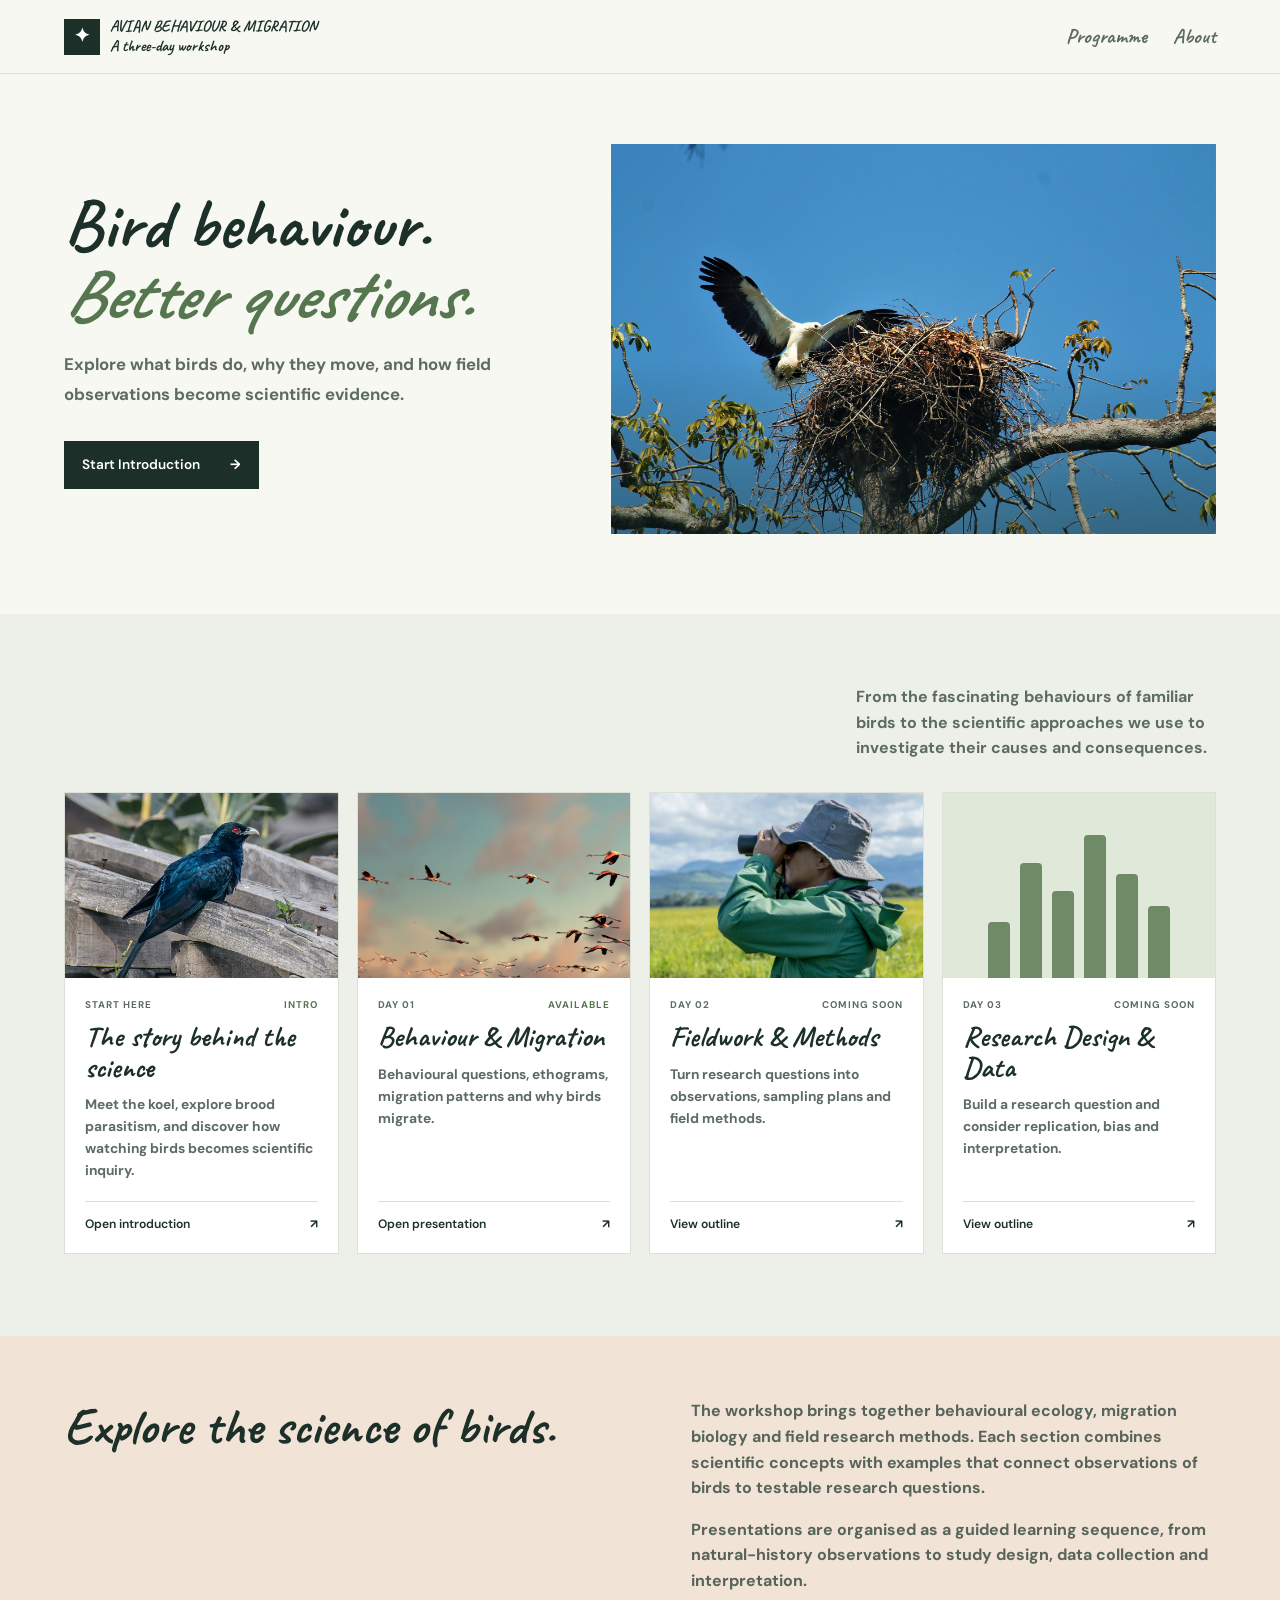
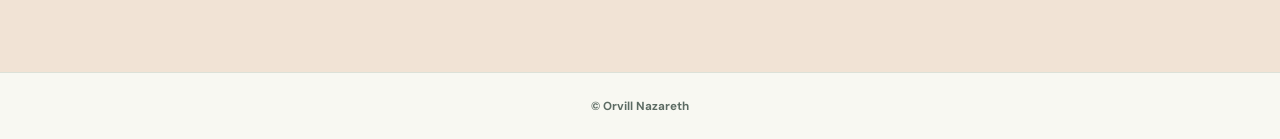
==== commit 65aaf9da: "first complete intro and day1" ====
--- a/index.html
+++ b/index.html
@@ -1,9 +1,10 @@
-<!doctype html><html lang="en"><head><meta charset="utf-8"><meta name="viewport" content="width=device-width,initial-scale=1"><title>Avian Behaviour & Migration Workshop</title><link rel="preconnect" href="https://fonts.googleapis.com"><link rel="preconnect" href="https://fonts.gstatic.com" crossorigin><link href="https://fonts.googleapis.com/css2?family=Caveat:wght@500;600;700&family=DM+Sans:wght@400;500;600;700&display=swap" rel="stylesheet"><link rel="stylesheet" href="assets/css/site.css"></head><body>
-<header class="nav"><a class="brand" href="index.html"><span class="brand-mark">✦</span><span>AVIAN BEHAVIOUR<small>& MIGRATION WORKSHOP</small></span></a><nav><a href="#programme">Programme</a><a href="#about">About</a></nav></header>
-<main><section class="hero"><div><p class="eyebrow">A THREE-DAY ONLINE WORKSHOP</p><h1>Bird behaviour.<br><em>Better questions.</em></h1><p class="lead">Explore what birds do, why they move, and how field observations become scientific evidence.</p><a class="button" href="day-1.html">Start Day 1 <b>→</b></a><div class="facts"><span><b>03</b><small>learning days</small></span><span><b>Interactive</b><small>knowledge checks</small></span><span><b>Field-based</b><small>research examples</small></span></div></div><figure class="hero-photo"><img src="assets/images/shorebird-flight.jpg" alt="A shorebird in flight"><figcaption>OBSERVE · QUESTION · INVESTIGATE</figcaption></figure></section>
-<section class="programme" id="programme"><div class="section-head"><div><p class="eyebrow">THE LEARNING PATH</p><h2>One introduction. Three days.</h2></div><p>Start with a story about a familiar bird, explore behaviour and migration, then move into field methods and research design.</p></div><div class="cards">
-<a class="card intro-card" href="introduction.html"><img src="assets/images/asian-koel-illustration.svg" alt="Illustration of an Asian koel"><div class="card-body"><div class="meta"><span>START HERE</span><span class="live">INTRO</span></div><h3>The story behind the science</h3><p>Meet the koel, explore brood parasitism, and discover how watching birds becomes scientific inquiry.</p><span class="card-link">Open introduction <b>↗</b></span></div></a>
-<a class="card" href="day-1.html"><img src="assets/images/kingfisher.jpg" alt="Kingfisher with prey"><div class="card-body"><div class="meta"><span>DAY 01</span><span class="live">AVAILABLE</span></div><h3>Behaviour & Migration</h3><p>Behavioural questions, ethograms, migration patterns and why birds migrate.</p><span class="card-link">Open presentation <b>↗</b></span></div></a>
-<a class="card" href="day-2.html"><img src="assets/images/shorebird-flight.jpg" alt="Shorebird in flight"><div class="card-body"><div class="meta"><span>DAY 02</span><span>UP NEXT</span></div><h3>Fieldwork & Methods</h3><p>Turn research questions into observations, sampling plans and field methods.</p><span class="card-link">View outline <b>↗</b></span></div></a>
-<a class="card" href="day-3.html"><div class="data-illustration"><span></span><span></span><span></span><span></span><span></span><span></span></div><div class="card-body"><div class="meta"><span>DAY 03</span><span>UP NEXT</span></div><h3>Research Design & Data</h3><p>Build a research question and consider replication, bias and interpretation.</p><span class="card-link">View outline <b>↗</b></span></div></a></div></section>
-<section class="about" id="about"><div><p class="eyebrow">HOW IT WORKS</p><h2>Made for active learning.</h2></div><div><p>Each presentation has a dedicated slide viewer, navigation controls, knowledge checks and short activities. Use the arrows or the topic list to move through the material.</p><p>This public website does not collect participant names, answers or scores.</p></div></section></main><footer class="footer"><a class="brand" href="index.html"><span class="brand-mark">✦</span><span>AVIAN BEHAVIOUR<small>& MIGRATION WORKSHOP</small></span></a><span>From observation to investigation.</span></footer></body></html>+<!doctype html><html lang="en"><head><meta charset="utf-8"><meta name="viewport" content="width=device-width,initial-scale=1"><title>Avian Behaviour & Migration Workshop</title><link rel="preconnect" href="https://fonts.googleapis.com"><link rel="preconnect" href="https://fonts.gstatic.com" crossorigin><link href="https://fonts.googleapis.com/css2?family=Caveat:wght@400;500;600;700&family=DM+Sans:wght@400;500;600;700&family=Playfair+Display:wght@500;600;700&display=swap" rel="stylesheet"><link rel="stylesheet" href="assets/css/site.css"></head><body>
+<header class="nav"><a class="brand" href="index.html" style="font-size:1rem;"><span class="brand-mark">✦</span><span>AVIAN BEHAVIOUR & MIGRATION <br>A three-day workshop</br></span></a><nav><a href="#programme" style="font-family: 'Caveat', cursive !important; font-size: 1.3rem; font-weight: 700;">Programme</a>
+  <a href="#about" style="font-family: 'Caveat', cursive !important; font-size: 1.3rem; font-weight: 700;">About</a></nav></header>
+<main><section class="hero"><div><h1>Bird behaviour.<br><em>Better questions.</em></h1><p class="lead">Explore what birds do, why they move, and how field observations become scientific evidence.</p><a class="button" href="introduction.html">Start Introduction<b>→</b></a></div><figure class="hero-photo"><img src="assets/images/cover.jpg" alt="cover"></figure></section>
+<section class="programme" id="programme"><div class="section-head"><div class="section-heading-blank" aria-hidden="true"></div><p>From the fascinating behaviours of familiar birds to the scientific approaches we use to investigate their causes and consequences.</p></div><div class="cards">
+<a class="card intro-card" href="introduction.html"><img src="assets/images/koel.jpeg" alt="Asian koel"><div class="card-body"><div class="meta"><span>START HERE</span><span class="live">INTRO</span></div><h3>The story behind the science</h3><p>Meet the koel, explore brood parasitism, and discover how watching birds becomes scientific inquiry.</p><span class="card-link">Open introduction <b>↗</b></span></div></a>
+<a class="card" href="day-1.html"><img src="assets/images/flamingo.jpg" alt="flamingo cover"><div class="card-body"><div class="meta"><span>DAY 01</span><span class="live">AVAILABLE</span></div><h3>Behaviour & Migration</h3><p>Behavioural questions, ethograms, migration patterns and why birds migrate.</p><span class="card-link">Open presentation <b>↗</b></span></div></a>
+<a class="card" href="day-2.html"><img src="assets/images/field-cover.jpg" alt="field-cover"><div class="card-body"><div class="meta"><span>DAY 02</span><span>COMING SOON</span></div><h3>Fieldwork & Methods</h3><p>Turn research questions into observations, sampling plans and field methods.</p><span class="card-link">View outline <b>↗</b></span></div></a>
+<a class="card" href="day-3.html"><div class="data-illustration"><span></span><span></span><span></span><span></span><span></span><span></span></div><div class="card-body"><div class="meta"><span>DAY 03</span><span>COMING SOON</span></div><h3>Research Design & Data</h3><p>Build a research question and consider replication, bias and interpretation.</p><span class="card-link">View outline <b>↗</b></span></div></a></div></section>
+<section class="about" id="about"><div><h2>Explore the science of birds.</h2></div><div><p>The workshop brings together behavioural ecology, migration biology and field research methods. Each section combines scientific concepts with examples that connect observations of birds to testable research questions.</p><p>Presentations are organised as a guided learning sequence, from natural-history observations to study design, data collection and interpretation.</p></div></section></main><footer class="footer" style="justify-content: center;"><span>© Orvill Nazareth</span></footer></body></html>
--- a/assets/css/site.css
+++ b/assets/css/site.css
@@ -1,12 +1,101 @@
 @import url('https://fonts.googleapis.com/css2?family=DM+Sans:wght@400;500;600;700&family=Playfair+Display:wght@500;600;700&display=swap');
-:root{--ink:#1c3029;--muted:#5c6b63;--paper:#f8f8f2;--line:#dce1d8;--sage:#e5ecdf;--green:#55764f;--warm:#f1e3d5;--serif:"Playfair Display",Georgia,serif;--sans:"DM Sans",Arial,sans-serif}*{box-sizing:border-box}body{margin:0;background:var(--paper);color:var(--ink);font-family:var(--sans);line-height:1.6}a{color:inherit}.nav{height:74px;padding:0 5vw;display:flex;align-items:center;justify-content:space-between;border-bottom:1px solid var(--line)}.brand{display:flex;align-items:center;gap:10px;text-decoration:none;font-size:.74rem;letter-spacing:.09em;font-weight:700;line-height:1.2}.brand small{display:block;font-size:.56rem;color:var(--muted);letter-spacing:.14em;margin-top:4px}.brand-mark{display:grid;place-items:center;width:36px;height:36px;background:var(--ink);color:#fff;font-size:1.2rem}.nav nav{display:flex;gap:26px}.nav nav a{text-decoration:none;font-size:.83rem;color:var(--muted)}.hero{display:grid;grid-template-columns:.9fr 1.1fr;gap:4vw;align-items:center;padding:55px 5vw 65px;min-height:540px}.eyebrow{font-size:.66rem;letter-spacing:.14em;font-weight:700;color:var(--green);margin:0 0 13px}.hero h1{font:500 clamp(3.2rem,5.5vw,5.5rem)/1 var(--serif);letter-spacing:-.05em;margin:0 0 20px}.hero h1 em{color:var(--green)}.lead{font-size:1.05rem;line-height:1.75;color:var(--muted);max-width:480px}.button{display:inline-flex;gap:30px;align-items:center;margin-top:15px;padding:13px 18px;background:var(--ink);color:white;text-decoration:none;font-size:.85rem;font-weight:600}.facts{display:flex;gap:22px;margin-top:34px;padding-top:17px;border-top:1px solid var(--line)}.facts b{display:block;font-size:.83rem}.facts small{display:block;font-size:.66rem;color:var(--muted)}.hero-photo{height:390px;position:relative;overflow:hidden;margin:0;background:#dfe7d8}.hero-photo img{width:100%;height:100%;object-fit:cover}.hero-photo:after{content:"";position:absolute;inset:55% 0 0;background:linear-gradient(transparent,#172d2870)}.hero-photo figcaption{position:absolute;bottom:18px;left:20px;z-index:1;color:white;font-size:.63rem;letter-spacing:.14em;font-weight:700}.programme{padding:70px 5vw 82px;background:#edf0e8}.section-head{display:flex;align-items:end;justify-content:space-between;gap:30px;margin-bottom:28px}.section-head h2,.about h2{font:500 clamp(2.2rem,4vw,3.4rem)/1.1 var(--serif);letter-spacing:-.04em;margin:0}.section-head>p{max-width:360px;color:var(--muted);margin:0 0 3px}.cards{display:grid;grid-template-columns:repeat(3,1fr);gap:18px}.card{background:white;border:1px solid var(--line);text-decoration:none;display:flex;flex-direction:column;overflow:hidden;transition:transform .2s,box-shadow .2s}.card:hover{transform:translateY(-4px);box-shadow:0 10px 28px #1c302910}.card>img{width:100%;height:185px;object-fit:cover}.card-body{padding:19px 20px;display:flex;flex-direction:column;flex:1}.meta{display:flex;justify-content:space-between;font-size:.61rem;letter-spacing:.1em;font-weight:700;color:var(--muted)}.meta .live{color:var(--green)}.card h3{font:500 1.5rem/1.2 var(--serif);margin:10px 0}.card p{font-size:.86rem;color:var(--muted);margin:0 0 20px}.card-link{display:flex;justify-content:space-between;border-top:1px solid var(--line);padding-top:13px;font-size:.76rem;font-weight:600;margin-top:auto}.data-illustration{height:185px;display:flex;align-items:end;justify-content:center;gap:10px;padding:25px 40px 0;background:#dfe8d9}.data-illustration span{display:block;width:22px;background:#6e8a66;border-radius:4px 4px 0 0}.data-illustration span:nth-child(1){height:35%}.data-illustration span:nth-child(2){height:72%}.data-illustration span:nth-child(3){height:54%}.data-illustration span:nth-child(4){height:89%}.data-illustration span:nth-child(5){height:65%}.data-illustration span:nth-child(6){height:45%}.about{display:grid;grid-template-columns:1fr 1fr;gap:8vw;padding:62px 5vw;background:var(--warm)}.about p{color:#56645b;margin-top:0}.footer{display:flex;justify-content:space-between;align-items:center;gap:20px;padding:24px 5vw;border-top:1px solid var(--line);font-size:.73rem;color:var(--muted)}.page-main{max-width:1050px;margin:auto;padding:42px 24px 70px}.page-intro{padding:25px 0 30px;border-bottom:1px solid var(--line)}.page-intro h1{font:500 clamp(2.6rem,5vw,4.2rem)/1.05 var(--serif);letter-spacing:-.04em;margin:0 0 14px}.page-intro p{max-width:720px;color:var(--muted)}.module-list{display:grid;grid-template-columns:1fr 1fr;gap:14px;margin:28px 0}.module{background:#fff;border:1px solid var(--line);padding:20px}.module .num{font-size:.64rem;letter-spacing:.12em;font-weight:700;color:var(--green)}.module h2{font:500 1.3rem var(--serif);margin:6px 0}.module p{font-size:.86rem;color:var(--muted);margin:0}.notice{background:#f4e8dc;padding:17px 20px;border-left:3px solid #d49b6c;font-size:.88rem}.back-link{display:inline-block;margin-top:25px;color:var(--green);font-size:.85rem;text-decoration:none}@media(max-width:800px){.hero{grid-template-columns:1fr;gap:28px;padding-top:35px}.hero-photo{height:300px;grid-row:1}.hero h1{font-size:3.5rem}.section-head{display:block}.section-head>p{margin-top:14px}.cards{grid-template-columns:1fr 1fr}.about{grid-template-columns:1fr;gap:14px}}@media(max-width:560px){.nav{padding:0 17px}.nav nav{gap:13px}.nav nav a{font-size:.75rem}.hero{padding:24px 17px 40px}.hero-photo{height:235px}.hero h1{font-size:3rem}.facts{gap:13px}.facts b{font-size:.72rem}.facts small{font-size:.59rem}.programme{padding:48px 17px}.cards,.module-list{grid-template-columns:1fr}.about{padding:45px 17px}.footer{flex-direction:column;align-items:flex-start;padding:22px 17px}.page-main{padding:25px 18px 50px}}
+:root{--ink:#1c3029;--muted:#5c6b63;--paper:#f8f8f2;--line:#dce1d8;--sage:#e5ecdf;--green:#55764f;--warm:#f1e3d5;--serif:'Caveat',cursive;--sans:"DM Sans",Arial,sans-serif}*{box-sizing:border-box}body{margin:0;background:var(--paper);color:var(--ink);font-family:var(--sans);line-height:1.6}a{color:inherit}.nav{height:74px;padding:0 5vw;display:flex;align-items:center;justify-content:space-between;border-bottom:1px solid var(--line)}.brand{display:flex;align-items:center;gap:10px;text-decoration:none;font-size:.74rem;letter-spacing:.09em;font-weight:700;line-height:1.2}.brand small{display:block;font-size:.56rem;color:var(--muted);letter-spacing:.14em;margin-top:4px}.brand-mark{display:grid;place-items:center;width:36px;height:36px;background:var(--ink);color:#fff;font-size:1.2rem}.nav nav{display:flex;gap:26px}.nav nav a{text-decoration:none;font-size:.83rem; color:var(--muted)}.hero{display:grid;grid-template-columns:.9fr 1.1fr;gap:4vw;align-items:center;padding:55px 5vw 65px;min-height:540px}.eyebrow{font-size:.66rem;letter-spacing:.14em;font-weight:700;color:var(--green);margin:0 0 13px}.hero h1{font:500 clamp(3.2rem,5.5vw,5.5rem)/1 'Caveat',cursive;letter-spacing:-.05em;margin:0 0 20px}.hero h1 em{color:var(--green)}.lead{font-size:1.05rem;line-height:1.75;color:var(--muted);max-width:480px}.button{display:inline-flex;gap:30px;align-items:center;margin-top:15px;padding:13px 18px;background:var(--ink);color:white;text-decoration:none;font-size:.85rem;font-weight:600}.facts{display:flex;gap:22px;margin-top:34px;padding-top:17px;border-top:1px solid var(--line)}.facts b{display:block;font-size:.83rem}.facts small{display:block;font-size:.66rem;color:var(--muted)}.hero-photo{height:390px;position:relative;overflow:hidden;margin:0;background:#dfe7d8}.hero-photo img{width:100%;height:100%;object-fit:cover}.hero-photo:after{content:"";position:absolute;inset:55% 0 0;background:linear-gradient(transparent,#172d2870)}.hero-photo figcaption{position:absolute;bottom:18px;left:20px;z-index:1;color:white;font-size:.63rem;letter-spacing:.14em;font-weight:700}.programme{padding:70px 5vw 82px;background:#edf0e8}.section-head{display:flex;align-items:end;justify-content:space-between;gap:30px;margin-bottom:28px}.section-head h2,.about h2{font:500 clamp(2.2rem,4vw,3.4rem)/1.1 'Caveat',cursive;letter-spacing:-.04em;margin:0}.section-head>p{max-width:360px;color:var(--muted);margin:0 0 3px}.cards{display:grid;grid-template-columns:repeat(3,1fr);gap:18px}.card{background:white;border:1px solid var(--line);text-decoration:none;display:flex;flex-direction:column;overflow:hidden;transition:transform .2s,box-shadow .2s}.card:hover{transform:translateY(-4px);box-shadow:0 10px 28px #1c302910}.card>img{width:100%;height:185px;object-fit:cover}.card-body{padding:19px 20px;display:flex;flex-direction:column;flex:1}.meta{display:flex;justify-content:space-between;font-size:.61rem;letter-spacing:.1em;font-weight:700;color:var(--muted)}.meta .live{color:var(--green)}.card h3{font:500 1.5rem/1.2 'Caveat',cursive;margin:10px 0}.card p{font-size:.86rem;color:var(--muted);margin:0 0 20px}.card-link{display:flex;justify-content:space-between;border-top:1px solid var(--line);padding-top:13px;font-size:.76rem;font-weight:600;margin-top:auto}.data-illustration{height:185px;display:flex;align-items:end;justify-content:center;gap:10px;padding:25px 40px 0;background:#dfe8d9}.data-illustration span{display:block;width:22px;background:#6e8a66;border-radius:4px 4px 0 0}.data-illustration span:nth-child(1){height:35%}.data-illustration span:nth-child(2){height:72%}.data-illustration span:nth-child(3){height:54%}.data-illustration span:nth-child(4){height:89%}.data-illustration span:nth-child(5){height:65%}.data-illustration span:nth-child(6){height:45%}.about{display:grid;grid-template-columns:1fr 1fr;gap:8vw;padding:62px 5vw;background:var(--warm)}.about p{color:#56645b;margin-top:0}.footer{display:flex;justify-content:space-between;align-items:center;gap:20px;padding:24px 5vw;border-top:1px solid var(--line);font-size:.73rem;color:var(--muted)}.page-main{max-width:1050px;margin:auto;padding:42px 24px 70px}.page-intro{padding:25px 0 30px;border-bottom:1px solid var(--line)}.page-intro h1{font:500 clamp(2.6rem,5vw,4.2rem)/1.05 'Caveat',cursive;letter-spacing:-.04em;margin:0 0 14px}.page-intro p{max-width:720px;color:var(--muted)}.module-list{display:grid;grid-template-columns:1fr 1fr;gap:14px;margin:28px 0}.module{background:#fff;border:1px solid var(--line);padding:20px}.module .num{font-size:.64rem;letter-spacing:.12em;font-weight:700;color:var(--green)}.module h2{font:500 1.3rem 'Caveat',cursive;margin:6px 0}.module p{font-size:.86rem;color:var(--muted);margin:0}.notice{background:#f4e8dc;padding:17px 20px;border-left:3px solid #d49b6c;font-size:.88rem}.back-link{display:inline-block;margin-top:25px;color:var(--green);font-size:.85rem;text-decoration:none}@media(max-width:800px){.hero{grid-template-columns:1fr;gap:28px;padding-top:35px}.hero-photo{height:300px;grid-row:1}.hero h1{font-size:3.5rem}.section-head{display:block}.section-head>p{margin-top:14px}.cards{grid-template-columns:1fr 1fr}.about{grid-template-columns:1fr;gap:14px}}@media(max-width:560px){.nav{padding:0 17px}.nav nav{gap:13px}.nav nav a{font-size:.75rem}.hero{padding:24px 17px 40px}.hero-photo{height:235px}.hero h1{font-size:3rem}.facts{gap:13px}.facts b{font-size:.72rem}.facts small{font-size:.59rem}.programme{padding:48px 17px}.cards,.module-list{grid-template-columns:1fr}.about{padding:45px 17px}.footer{flex-direction:column;align-items:flex-start;padding:22px 17px}.page-main{padding:25px 18px 50px}}
 /* Friendly editorial typography */
-body{font-family:'DM Sans',system-ui,sans-serif}
-h1,h2,h3,.brand,.eyebrow{font-family:'DM Sans',system-ui,sans-serif}
-h1 em,h2 em{font-family:'Caveat',cursive;font-style:normal;font-weight:700;letter-spacing:0}
+body{font-family:'Caveat',cursive;font-style:normal;font-weight:700;letter-spacing:0}
 .hero h1{letter-spacing:-.04em}
 .cards{grid-template-columns:repeat(4,minmax(0,1fr))}
 .card h3{font-family:'Caveat',cursive;font-size:1.8rem;line-height:1.05;font-weight:700}
 .intro-card img{background:#e8eee4;object-fit:cover}
 @media(max-width:1000px){.cards{grid-template-columns:repeat(2,minmax(0,1fr))}}
 @media(max-width:620px){.cards{grid-template-columns:1fr}}
+
+/* Paper figures, temporary image placeholders and citations */
+.paper-figure,.paper-gallery figure{margin:1rem 0;background:#f0f2e9;border:1px solid #dce4d7;border-radius:16px;overflow:hidden}
+.paper-figure img,.paper-gallery img{display:block;width:100%;max-height:320px;object-fit:contain;background:#e8eee4}
+.paper-figure figcaption,.paper-gallery figcaption{padding:.75rem 1rem;font-size:.88rem}
+.paper-figure a,.paper-gallery a,.paper-citation a{color:#315d47;text-decoration:underline;text-underline-offset:3px;font-weight:700}
+.paper-gallery{display:grid;grid-template-columns:repeat(2,minmax(0,1fr));gap:1rem}
+.paper-citation{font-family:'Caveat',cursive;font-size:1.7rem;font-weight:700}
+.image-placeholder{min-height:220px;padding:1.5rem;display:flex;flex-direction:column;align-items:center;justify-content:center;gap:.5rem;text-align:center;background:repeating-linear-gradient(135deg,#eef1e9,#eef1e9 12px,#e4e9df 12px,#e4e9df 24px);color:#315d47}
+.image-placeholder span{font-size:.7rem;letter-spacing:.14em;font-weight:700}
+.image-placeholder strong{font-size:1rem;overflow-wrap:anywhere}
+.image-placeholder small{font-size:.82rem}
+@media(max-width:700px){.paper-gallery{grid-template-columns:1fr}}
+
+
+*/
+:root {
+  --serif: 'Caveat', cursive;
+  --sans: 'Caveat', cursive;
+}
+.hero h1, .page-intro h1 {
+  font-weight: 700 !important;
+  letter-spacing: 0 !important;
+}
+.section-head h2, .about h2, .card h3, .module h2 {
+  font-family: 'Caveat', cursive !important;
+  font-weight: 700 !important;
+  letter-spacing: 0 !important;
+}
+.section-heading-blank { min-height: 1px; }
+
+
+
+/* Consistent workshop typography: handwritten display, readable sans-serif text */
+:root { --serif: 'Caveat', cursive; --sans: 'DM Sans', system-ui, sans-serif; }
+html, body, p, li, a, button, input, textarea, select, small, label, figcaption,
+nav, .eyebrow, .meta, .hint, .stage-bar, .sidebar-title small, .side-note,
+.callout, .site-copyright, .footer, .button, .card-link, .top-links {
+  font-family: 'DM Sans', system-ui, sans-serif !important;
+}
+h1, h2, h3, h4, h5, h6, .brand, .handwritten-question, .focus-question,
+.paper-citation, .big-stat strong {
+  font-family: 'Caveat', cursive !important;
+  letter-spacing: 0 !important;
+}
+.focus-question {
+  font-size: clamp(2.6rem, 5vw, 4.4rem) !important;
+  line-height: 1.02 !important;
+  font-weight: 700 !important;
+  margin: 1.1rem 0 !important;
+}
+.site-copyright {
+  display:flex; align-items:center; justify-content:space-between; gap:1rem;
+  padding:1.2rem 4vw; border-top:1px solid var(--line);
+  color:var(--muted); font-size:.82rem;
+}
+.site-copyright .brand { color:var(--ink); text-decoration:none; font-size:.8rem; }
+
+
+/* Opening slide: focus on behaviour, not bird identification */
+.focus-question {
+  font-family: 'Caveat', cursive !important;
+  font-size: clamp(1.9rem, 3.2vw, 2.8rem) !important;
+  line-height: 1.15 !important;
+  font-weight: 700 !important;
+  margin: 1rem 0 !important;
+}
+.intro-hero figure img {
+  width: 100%;
+  height: clamp(280px, 42vh, 440px);
+  object-fit: contain;
+  object-position: center;
+}
+
+/* Opening photograph and source credit */
+.intro-hero figure img {
+  width: 100%;
+  height: clamp(300px, 58vh, 560px);
+  object-fit: contain;
+  object-position: center;
+  background: transparent;
+}
+.image-source {
+  margin-top: .5rem;
+  font-family: 'DM Sans', system-ui, sans-serif;
+  font-size: .78rem;
+  line-height: 1.4;
+  text-align: center;
+  overflow-wrap: anywhere;
+}
+.image-source a { color: inherit; text-decoration: underline; text-underline-offset: 2px; }
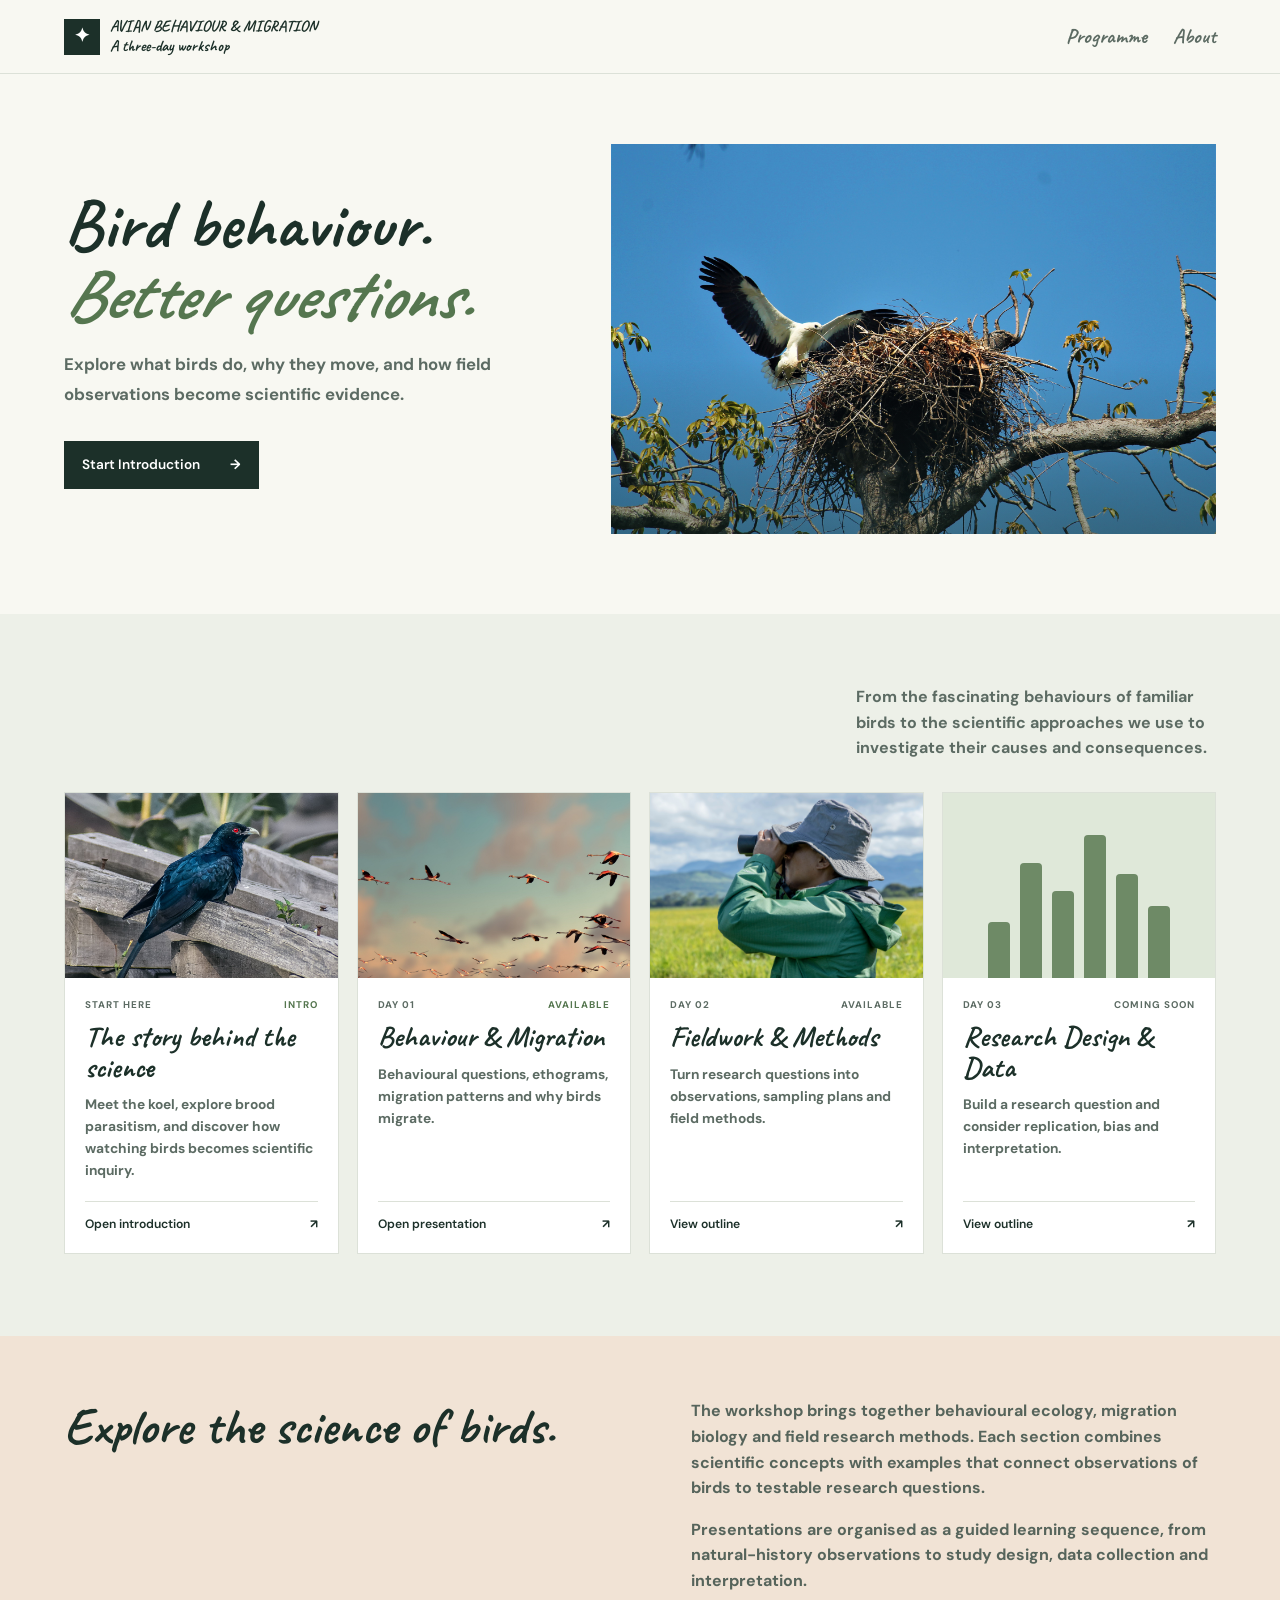
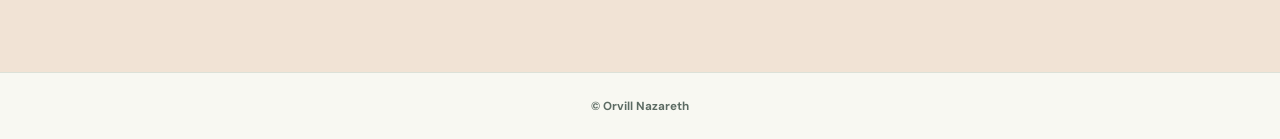
==== commit 91202b3b: "day2 available" ====
--- a/index.html
+++ b/index.html
@@ -5,6 +5,6 @@
 <section class="programme" id="programme"><div class="section-head"><div class="section-heading-blank" aria-hidden="true"></div><p>From the fascinating behaviours of familiar birds to the scientific approaches we use to investigate their causes and consequences.</p></div><div class="cards">
 <a class="card intro-card" href="introduction.html"><img src="assets/images/koel.jpeg" alt="Asian koel"><div class="card-body"><div class="meta"><span>START HERE</span><span class="live">INTRO</span></div><h3>The story behind the science</h3><p>Meet the koel, explore brood parasitism, and discover how watching birds becomes scientific inquiry.</p><span class="card-link">Open introduction <b>↗</b></span></div></a>
 <a class="card" href="day-1.html"><img src="assets/images/flamingo.jpg" alt="flamingo cover"><div class="card-body"><div class="meta"><span>DAY 01</span><span class="live">AVAILABLE</span></div><h3>Behaviour & Migration</h3><p>Behavioural questions, ethograms, migration patterns and why birds migrate.</p><span class="card-link">Open presentation <b>↗</b></span></div></a>
-<a class="card" href="day-2.html"><img src="assets/images/field-cover.jpg" alt="field-cover"><div class="card-body"><div class="meta"><span>DAY 02</span><span>COMING SOON</span></div><h3>Fieldwork & Methods</h3><p>Turn research questions into observations, sampling plans and field methods.</p><span class="card-link">View outline <b>↗</b></span></div></a>
+<a class="card" href="day-2.html"><img src="assets/images/field-cover.jpg" alt="field-cover"><div class="card-body"><div class="meta"><span>DAY 02</span><span>AVAILABLE</span></div><h3>Fieldwork & Methods</h3><p>Turn research questions into observations, sampling plans and field methods.</p><span class="card-link">View outline <b>↗</b></span></div></a>
 <a class="card" href="day-3.html"><div class="data-illustration"><span></span><span></span><span></span><span></span><span></span><span></span></div><div class="card-body"><div class="meta"><span>DAY 03</span><span>COMING SOON</span></div><h3>Research Design & Data</h3><p>Build a research question and consider replication, bias and interpretation.</p><span class="card-link">View outline <b>↗</b></span></div></a></div></section>
 <section class="about" id="about"><div><h2>Explore the science of birds.</h2></div><div><p>The workshop brings together behavioural ecology, migration biology and field research methods. Each section combines scientific concepts with examples that connect observations of birds to testable research questions.</p><p>Presentations are organised as a guided learning sequence, from natural-history observations to study design, data collection and interpretation.</p></div></section></main><footer class="footer" style="justify-content: center;"><span>© Orvill Nazareth</span></footer></body></html>
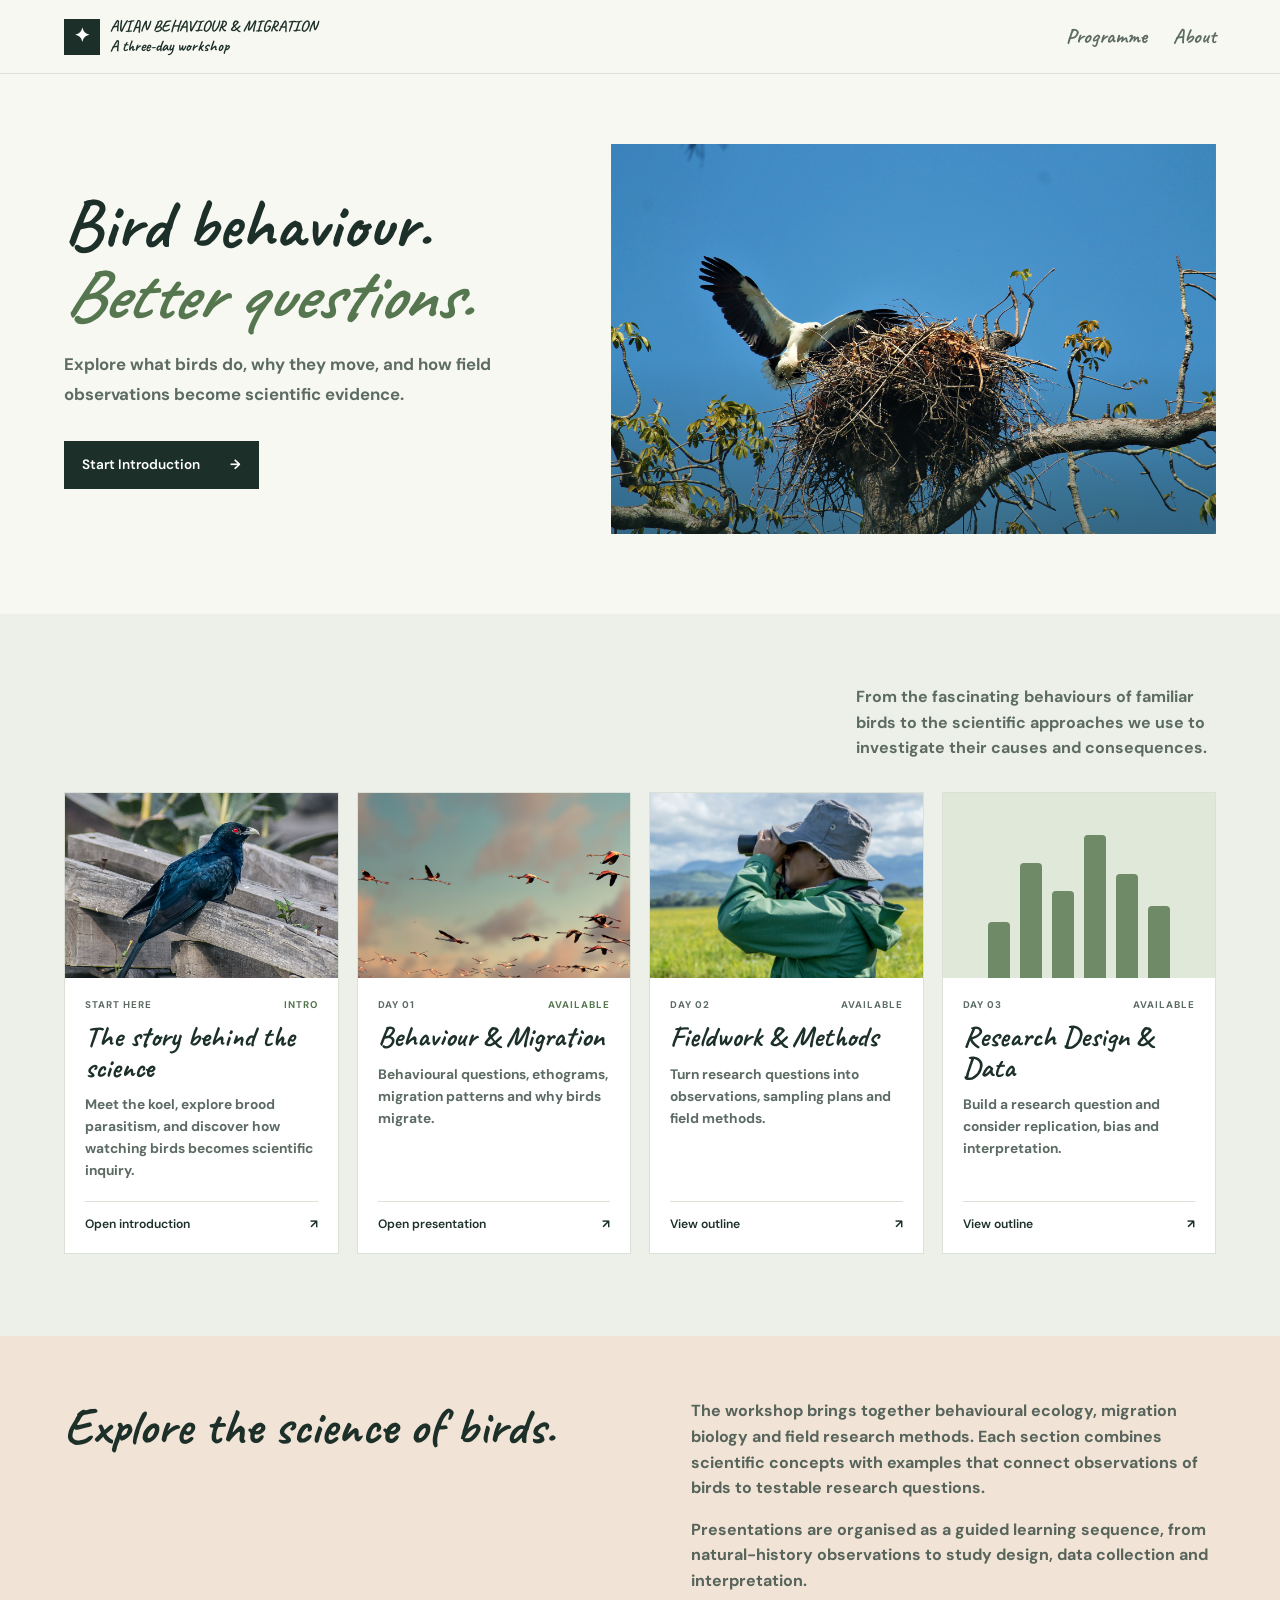
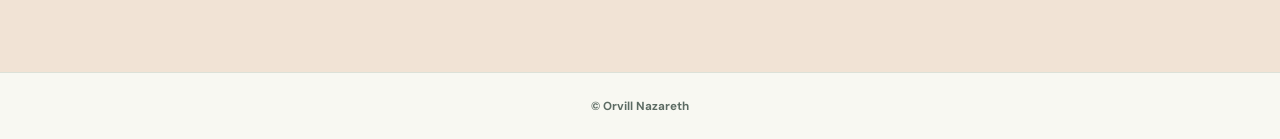
==== commit ad77baa6: "day 3 added" ====
--- a/index.html
+++ b/index.html
@@ -6,5 +6,5 @@
 <a class="card intro-card" href="introduction.html"><img src="assets/images/koel.jpeg" alt="Asian koel"><div class="card-body"><div class="meta"><span>START HERE</span><span class="live">INTRO</span></div><h3>The story behind the science</h3><p>Meet the koel, explore brood parasitism, and discover how watching birds becomes scientific inquiry.</p><span class="card-link">Open introduction <b>↗</b></span></div></a>
 <a class="card" href="day-1.html"><img src="assets/images/flamingo.jpg" alt="flamingo cover"><div class="card-body"><div class="meta"><span>DAY 01</span><span class="live">AVAILABLE</span></div><h3>Behaviour & Migration</h3><p>Behavioural questions, ethograms, migration patterns and why birds migrate.</p><span class="card-link">Open presentation <b>↗</b></span></div></a>
 <a class="card" href="day-2.html"><img src="assets/images/field-cover.jpg" alt="field-cover"><div class="card-body"><div class="meta"><span>DAY 02</span><span>AVAILABLE</span></div><h3>Fieldwork & Methods</h3><p>Turn research questions into observations, sampling plans and field methods.</p><span class="card-link">View outline <b>↗</b></span></div></a>
-<a class="card" href="day-3.html"><div class="data-illustration"><span></span><span></span><span></span><span></span><span></span><span></span></div><div class="card-body"><div class="meta"><span>DAY 03</span><span>COMING SOON</span></div><h3>Research Design & Data</h3><p>Build a research question and consider replication, bias and interpretation.</p><span class="card-link">View outline <b>↗</b></span></div></a></div></section>
+<a class="card" href="day-3.html"><div class="data-illustration"><span></span><span></span><span></span><span></span><span></span><span></span></div><div class="card-body"><div class="meta"><span>DAY 03</span><span>AVAILABLE</span></div><h3>Research Design & Data</h3><p>Build a research question and consider replication, bias and interpretation.</p><span class="card-link">View outline <b>↗</b></span></div></a></div></section>
 <section class="about" id="about"><div><h2>Explore the science of birds.</h2></div><div><p>The workshop brings together behavioural ecology, migration biology and field research methods. Each section combines scientific concepts with examples that connect observations of birds to testable research questions.</p><p>Presentations are organised as a guided learning sequence, from natural-history observations to study design, data collection and interpretation.</p></div></section></main><footer class="footer" style="justify-content: center;"><span>© Orvill Nazareth</span></footer></body></html>
